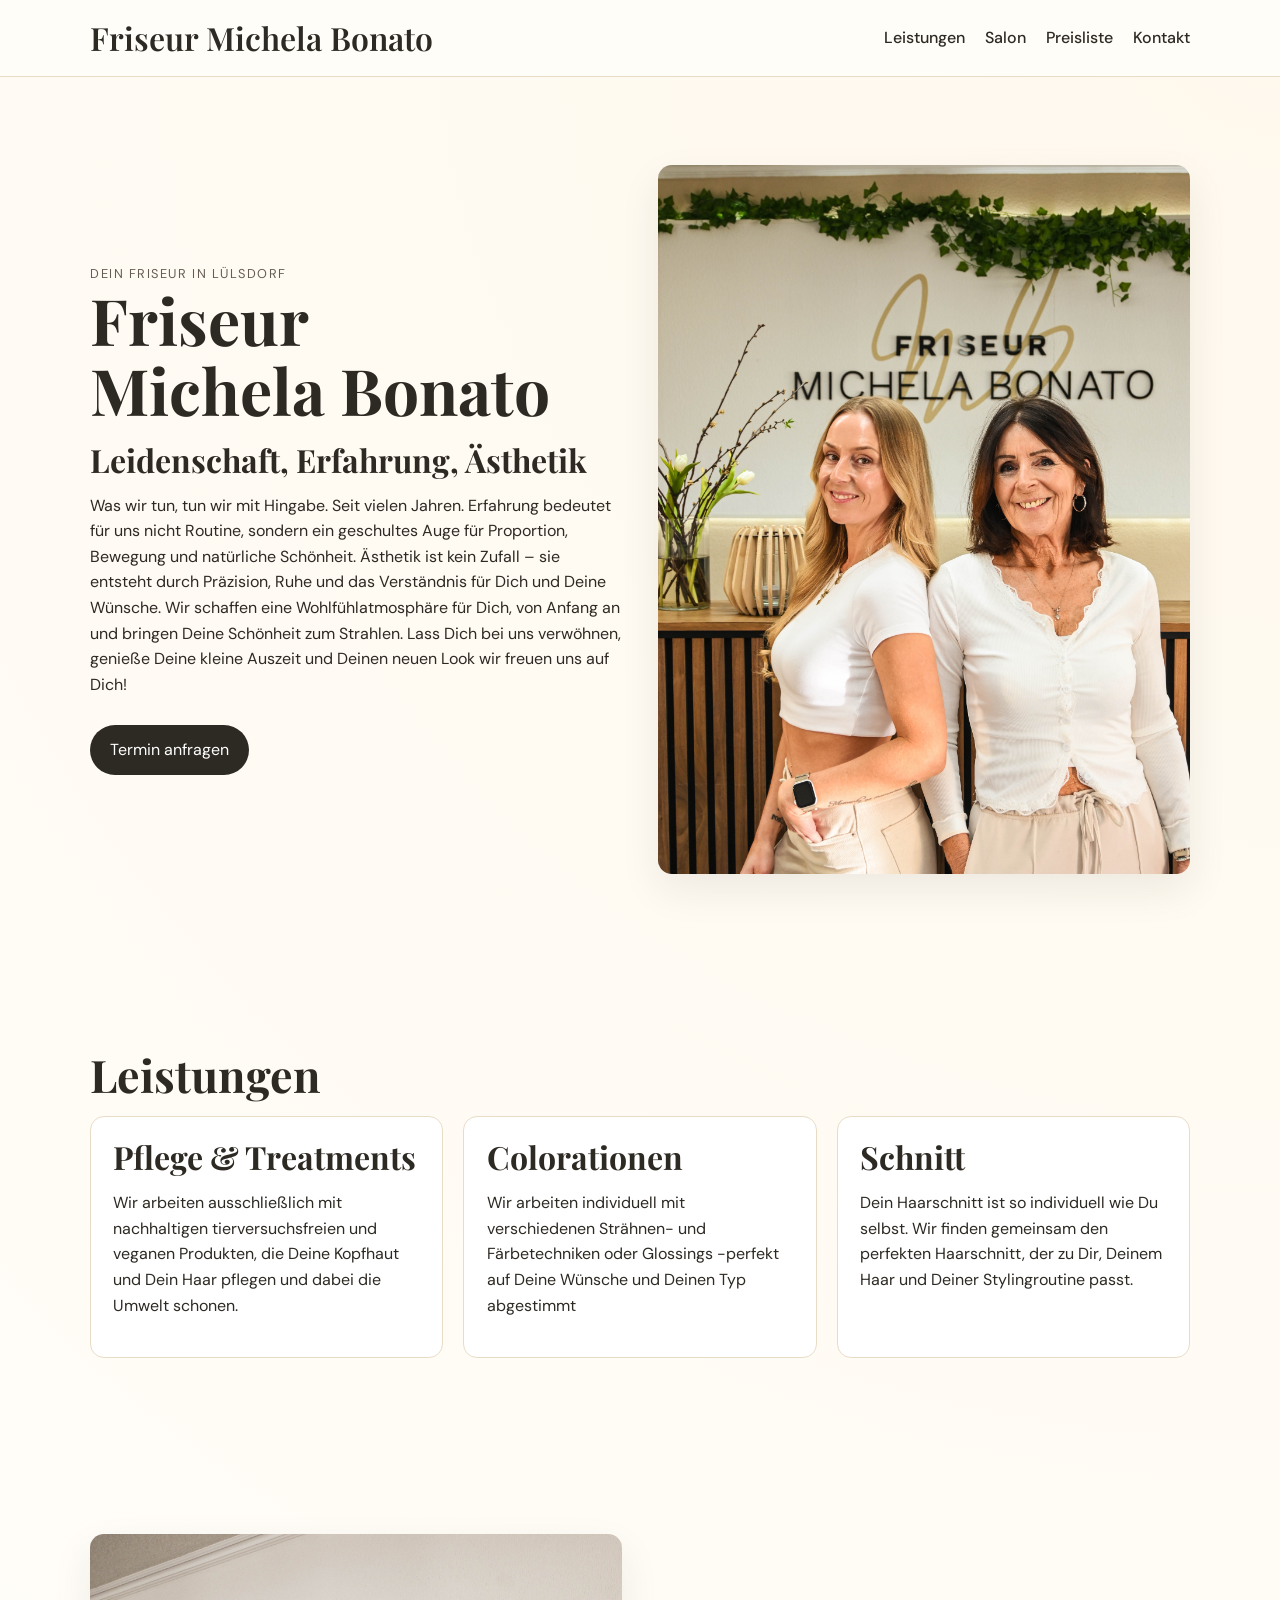
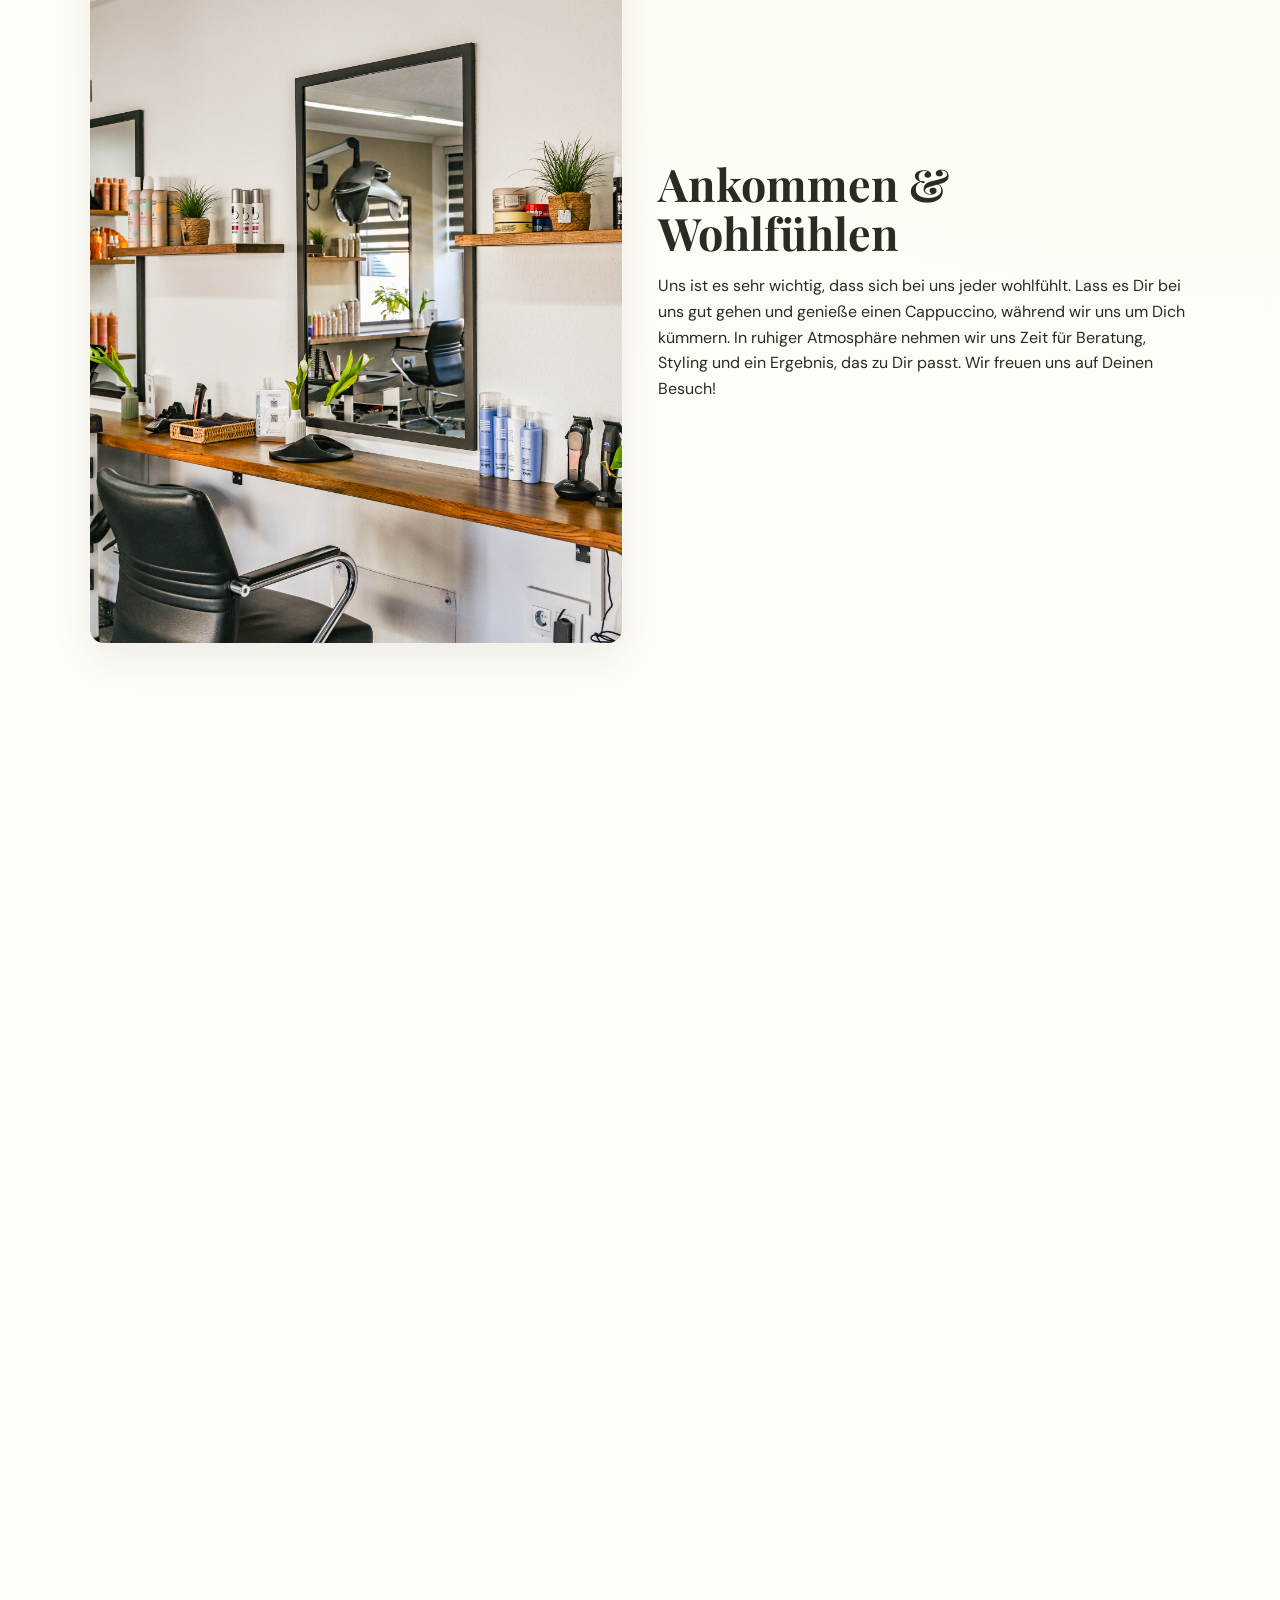
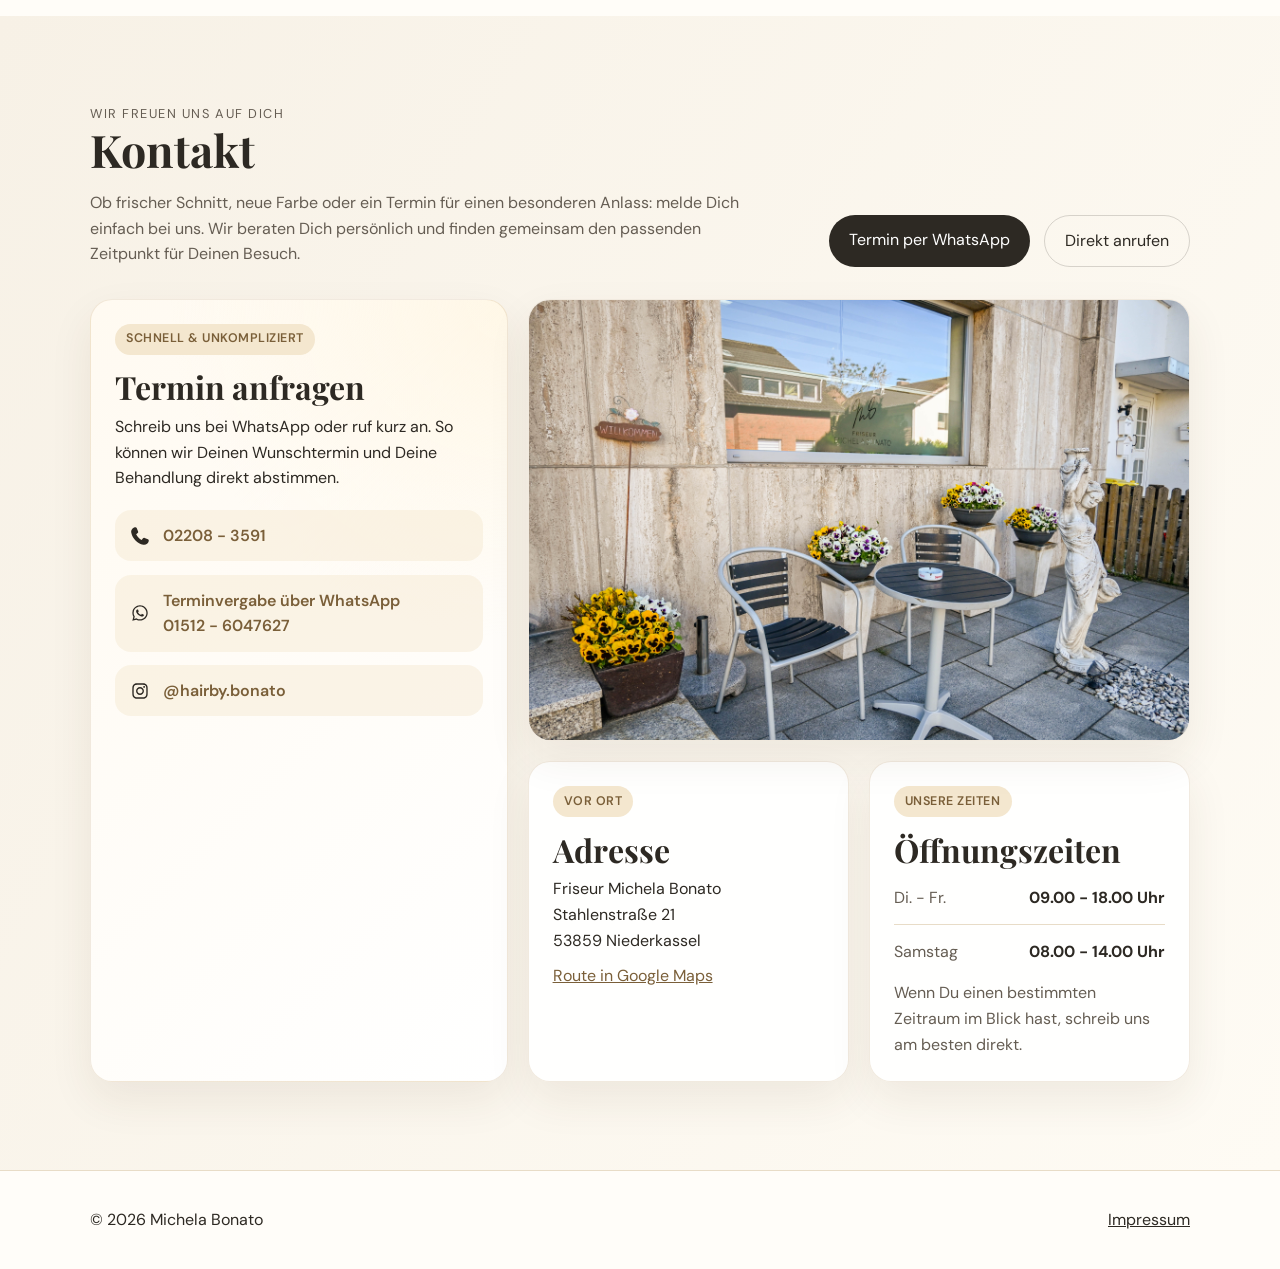
==== index.html @ d3fbbcfd "style" ====
<!doctype html>
<html lang="de">

<head>
  <meta charset="UTF-8" />
  <meta name="viewport" content="width=device-width, initial-scale=1.0" />
  <title>Michela Bonato | Friseur Lülsdorf</title>
  <meta name="description"
    content="Michela Bonato ist Ihr Friseur in Lülsdorf: elegante Schnitte, Colorationen und Styling in ruhiger Atmosphäre. Jetzt Termin anfragen." />
  <meta name="keywords"
    content="Friseur Lülsdorf, Michela Bonato, Damenfriseur Lülsdorf, Herrenfriseur Lülsdorf, Haarschnitt Lülsdorf" />
  <meta name="robots" content="index, follow" />
  <meta name="author" content="Friseur Michela Bonato" />
  <link rel="canonical" href="https://www.michela-bonato.de/" />

  <meta property="og:type" content="website" />
  <meta property="og:title" content="Michela Bonato | Friseur Lülsdorf" />
  <meta property="og:description" content="Ihr Friseur in Lülsdorf für moderne Schnitte, Farbe und Styling." />
  <meta property="og:url" content="https://www.michela-bonato.de/" />
  <meta property="og:image"
    content="https://images.unsplash.com/photo-1522337660859-02fbefca4702?auto=format&fit=crop&w=1200&q=80" />

  <meta name="twitter:card" content="summary_large_image" />
  <meta name="twitter:title" content="Michela Bonato | Friseur Lülsdorf" />
  <meta name="twitter:description"
    content="Friseur in Lülsdorf mit Fokus auf natürliche Eleganz und persönliche Beratung." />
  <meta name="twitter:image"
    content="https://images.unsplash.com/photo-1522337660859-02fbefca4702?auto=format&fit=crop&w=1200&q=80" />

  <script type="application/ld+json">
      {
        "@context": "https://schema.org",
        "@type": "HairSalon",
        "name": "Michela Bonato",
        "description": "Friseursalon in Lülsdorf für Haarschnitte, Coloration und Styling.",
        "address": {
          "@type": "PostalAddress",
          "addressLocality": "Lülsdorf",
          "addressRegion": "Niederkassel",
          "addressCountry": "DE"
        },
        "areaServed": "Lülsdorf",
        "url": "https://www.michela-bonato.de/",
        "sameAs": ["https://instagram.com/michela.bonato"]
      }
    </script>

  <link rel="preconnect" href="https://fonts.googleapis.com" />
  <link rel="preconnect" href="https://fonts.gstatic.com" crossorigin />
  <link
    href="https://fonts.googleapis.com/css2?family=DM+Sans:wght@400;500;600&family=Playfair+Display:wght@400;500;600;700&display=swap"
    rel="stylesheet" />
  <link rel="stylesheet" href="css/styles.css" />
</head>

<body>
  <header class="site-header" id="start">
    <div class="container nav-wrap">
      <a class="brand" href="#start">Friseur Michela Bonato</a>
      <nav aria-label="Hauptnavigation">
        <ul class="menu">
          <li><a href="#leistungen">Leistungen</a></li>
          <li><a href="#ueber-uns">Salon</a></li>
          <li><a href="#preisliste">Preisliste</a></li>
          <li><a href="#kontakt">Kontakt</a></li>
        </ul>
      </nav>
    </div>
  </header>

  <main>
    <section class="hero reveal">
      <div class="container hero-grid">
        <div>
          <p class="kicker">Dein Friseur in Lülsdorf</p>
          <h1>Friseur<br />Michela Bonato</h1>
          <h2 class="h3">Leidenschaft, Erfahrung, Ästhetik</h2>
          <p>
            Was wir tun, tun wir mit Hingabe.
            Seit vielen Jahren.
            Erfahrung bedeutet für uns nicht Routine,
            sondern ein geschultes Auge für Proportion, Bewegung und natürliche Schönheit.
            Ästhetik ist kein Zufall – sie entsteht durch Präzision, Ruhe und das Verständnis für Dich und Deine
            Wünsche.
            Wir schaffen eine Wohlfühlatmosphäre für Dich, von Anfang an und bringen Deine Schönheit zum Strahlen. Lass
            Dich bei uns verwöhnen, genieße Deine kleine Auszeit und Deinen neuen Look
            wir freuen uns auf Dich!
          </p>
          <a class="btn" href="https://wa.link/77ubc4">Termin anfragen</a>
        </div>
        <img src="img/hero.jpg" alt="Friseursalon mit elegantem Interieur" loading="lazy" class="img" />
      </div>
    </section>

    <section id="leistungen" class="section reveal">
      <div class="container">
        <h2>Leistungen</h2>
        <div class="cards">
          <article class="card">
            <h3>Pflege & Treatments</h3>
            <p>Wir arbeiten ausschließlich mit nachhaltigen tierversuchsfreien und veganen Produkten, die Deine Kopfhaut
              und Dein Haar pflegen und dabei die Umwelt schonen.</p>
          </article>
          <article class="card">
            <h3>Colorationen</h3>
            <p>Wir arbeiten individuell mit verschiedenen Strähnen- und Färbetechniken oder Glossings -perfekt auf Deine
              Wünsche und Deinen Typ abgestimmt </p>
          </article>
          <article class="card">
            <h3>Schnitt</h3>
            <p>Dein Haarschnitt ist so individuell wie Du selbst. Wir finden gemeinsam den perfekten Haarschnitt, der zu
              Dir, Deinem Haar und Deiner Stylingroutine passt.</p>
          </article>
        </div>
      </div>
    </section>

    <section id="ueber-uns" class="section reveal">
      <div class="container about">
        <img src="img/img02.jpg" alt="Haarschnitt im Salon" loading="lazy" class="img" />
        <div>
          <h2>Ankommen & Wohlfühlen</h2>
          <p>
            Uns ist es sehr wichtig, dass sich bei uns jeder wohlfühlt. Lass es Dir bei uns gut gehen und genieße einen Cappuccino, während wir uns um Dich kümmern. In ruhiger Atmosphäre nehmen wir uns Zeit für Beratung, Styling und ein Ergebnis, das zu Dir passt. Wir freuen uns auf Deinen Besuch!
          </p>
        </div>
      </div>
    </section>

    <section id="preisliste" class="section section-alt reveal">
      <div class="container price-wrap">
        <div>
          <h2>Preisliste</h2>
          <p>
            Hier findest Du unsere aktuelle Preisliste. Für eine individuelle Beratung und genaue Preise zu Deinem
            Wunschlook, kontaktiere uns gerne direkt.
          </p>
          <a class="btn btn-light" href="img/Preisliste_A3-724x1024.png" target="_blank"
            rel="noopener noreferrer">Preisliste als Bild öffnen</a>
        </div>
        <img src="img/img01.jpg" alt="Friseurin bei der Arbeit" loading="lazy" class="img" />
      </div>
    </section>

    <section id="kontakt" class="section section-alt reveal">
      <div class="container contact">
        <div class="contact-intro">
          <div>
            <p class="kicker">Wir freuen uns auf Dich</p>
            <h2>Kontakt</h2>
            <p class="contact-lead">
              Ob frischer Schnitt, neue Farbe oder ein Termin für einen besonderen Anlass: melde Dich einfach bei uns.
              Wir beraten Dich persönlich und finden gemeinsam den passenden Zeitpunkt für Deinen Besuch.
            </p>
          </div>
          <div class="contact-actions" aria-label="Schnelle Kontaktoptionen">
            <a class="btn" href="http://wa.link/77ubc4">Termin per WhatsApp</a>
            <a class="btn btn-outline" href="tel:+4922083591">Direkt anrufen</a>
          </div>
        </div>
        <div class="contact-grid">
          <article class="contact-card contact-card-highlight">
            <span class="contact-eyebrow">Schnell & unkompliziert</span>
            <h3>Termin anfragen</h3>
            <p>
              Schreib uns bei WhatsApp oder ruf kurz an. So können wir Deinen Wunschtermin und Deine Behandlung direkt
              abstimmen.
            </p>
            <div class="contact-list" aria-label="Kontaktwege">
              <div class="contact-item">
                <svg xmlns="http://www.w3.org/2000/svg" viewBox="0 0 640 640"><path d="M224.2 89C216.3 70.1 195.7 60.1 176.1 65.4L170.6 66.9C106 84.5 50.8 147.1 66.9 223.3C104 398.3 241.7 536 416.7 573.1C493 589.3 555.5 534 573.1 469.4L574.6 463.9C580 444.2 569.9 423.6 551.1 415.8L453.8 375.3C437.3 368.4 418.2 373.2 406.8 387.1L368.2 434.3C297.9 399.4 241.3 341 208.8 269.3L253 233.3C266.9 222 271.6 202.9 264.8 186.3L224.2 89z" /></svg>
                <a href="tel:+4922083591">02208 - 3591</a>
              </div>
              <div class="contact-item">
                <svg xmlns="http://www.w3.org/2000/svg" viewBox="0 0 640 640"><path d="M476.9 161.1C435 119.1 379.2 96 319.9 96C197.5 96 97.9 195.6 97.9 318C97.9 357.1 108.1 395.3 127.5 429L96 544L213.7 513.1C246.1 530.8 282.6 540.1 319.8 540.1L319.9 540.1C442.2 540.1 544 440.5 544 318.1C544 258.8 518.8 203.1 476.9 161.1zM319.9 502.7C286.7 502.7 254.2 493.8 225.9 477L219.2 473L149.4 491.3L168 423.2L163.6 416.2C145.1 386.8 135.4 352.9 135.4 318C135.4 216.3 218.2 133.5 320 133.5C369.3 133.5 415.6 152.7 450.4 187.6C485.2 222.5 506.6 268.8 506.5 318.1C506.5 419.9 421.6 502.7 319.9 502.7zM421.1 364.5C415.6 361.7 388.3 348.3 383.2 346.5C378.1 344.6 374.4 343.7 370.7 349.3C367 354.9 356.4 367.3 353.1 371.1C349.9 374.8 346.6 375.3 341.1 372.5C308.5 356.2 287.1 343.4 265.6 306.5C259.9 296.7 271.3 297.4 281.9 276.2C283.7 272.5 282.8 269.3 281.4 266.5C280 263.7 268.9 236.4 264.3 225.3C259.8 214.5 255.2 216 251.8 215.8C248.6 215.6 244.9 215.6 241.2 215.6C237.5 215.6 231.5 217 226.4 222.5C221.3 228.1 207 241.5 207 268.8C207 296.1 226.9 322.5 229.6 326.2C232.4 329.9 268.7 385.9 324.4 410C359.6 425.2 373.4 426.5 391 423.9C401.7 422.3 423.8 410.5 428.4 397.5C433 384.5 433 373.4 431.6 371.1C430.3 368.6 426.6 367.2 421.1 364.5z"/></svg>
                <a href="http://wa.link/77ubc4">Terminvergabe über WhatsApp<br />01512 - 6047627</a>
              </div>
              <div class="contact-item">
                <svg xmlns="http://www.w3.org/2000/svg" viewBox="0 0 640 640"><path d="M320.3 205C256.8 204.8 205.2 256.2 205 319.7C204.8 383.2 256.2 434.8 319.7 435C383.2 435.2 434.8 383.8 435 320.3C435.2 256.8 383.8 205.2 320.3 205zM319.7 245.4C360.9 245.2 394.4 278.5 394.6 319.7C394.8 360.9 361.5 394.4 320.3 394.6C279.1 394.8 245.6 361.5 245.4 320.3C245.2 279.1 278.5 245.6 319.7 245.4zM413.1 200.3C413.1 185.5 425.1 173.5 439.9 173.5C454.7 173.5 466.7 185.5 466.7 200.3C466.7 215.1 454.7 227.1 439.9 227.1C425.1 227.1 413.1 215.1 413.1 200.3zM542.8 227.5C541.1 191.6 532.9 159.8 506.6 133.6C480.4 107.4 448.6 99.2 412.7 97.4C375.7 95.3 264.8 95.3 227.8 97.4C192 99.1 160.2 107.3 133.9 133.5C107.6 159.7 99.5 191.5 97.7 227.4C95.6 264.4 95.6 375.3 97.7 412.3C99.4 448.2 107.6 480 133.9 506.2C160.2 532.4 191.9 540.6 227.8 542.4C264.8 544.5 375.7 544.5 412.7 542.4C448.6 540.7 480.4 532.5 506.6 506.2C532.8 480 541 448.2 542.8 412.3C544.9 375.3 544.9 264.5 542.8 227.5zM495 452C487.2 471.6 472.1 486.7 452.4 494.6C422.9 506.3 352.9 503.6 320.3 503.6C287.7 503.6 217.6 506.2 188.2 494.6C168.6 486.8 153.5 471.7 145.6 452C133.9 422.5 136.6 352.5 136.6 319.9C136.6 287.3 134 217.2 145.6 187.8C153.4 168.2 168.5 153.1 188.2 145.2C217.7 133.5 287.7 136.2 320.3 136.2C352.9 136.2 423 133.6 452.4 145.2C472 153 487.1 168.1 495 187.8C506.7 217.3 504 287.3 504 319.9C504 352.5 506.7 422.6 495 452z"/></svg>
                <a href="https://instagram.com/hairby.bonato" target="_blank" rel="noopener noreferrer">@hairby.bonato</a>
              </div>
            </div>
          </article>
          <article class="contact-card contact-photo-card">
            <img src="img/img03.jpg" alt="Einladender Blick in den Salon" loading="lazy" class="contact-photo" />
          </article>
          <article class="contact-card">
            <span class="contact-eyebrow">Vor Ort</span>
            <h3>Adresse</h3>
            <p>Friseur Michela Bonato<br />Stahlenstraße 21<br />53859 Niederkassel</p>
            <a href="https://maps.app.goo.gl/FPhq9QHvY2sSewt56" target="_blank" rel="noopener noreferrer">Route in Google Maps</a>
          </article>
          <article class="contact-card">
            <span class="contact-eyebrow">Unsere Zeiten</span>
            <h3>Öffnungszeiten</h3>
            <div class="hours-list" aria-label="Öffnungszeiten">
              <div class="hours-row">
                <span>Di. - Fr.</span>
                <strong>09.00 - 18.00 Uhr</strong>
              </div>
              <div class="hours-row">
                <span>Samstag</span>
                <strong>08.00 - 14.00 Uhr</strong>
              </div>
            </div>
            <p class="contact-note">Wenn Du einen bestimmten Zeitraum im Blick hast, schreib uns am besten direkt.</p>
          </article>
        </div>
      </div>
    </section>
  </main>

  <footer class="site-footer">
    <div class="container footer-wrap">
      <p>&copy; 2026 Michela Bonato</p>
      <a href="impressum.html">Impressum</a>
    </div>
  </footer>

  <script src="js/script.js"></script>
</body>

</html>
---- css/styles.css ----
:root {
  --bg: #fffdf8;
  --bg-alt: #f7f1e6;
  --text: #2d2923;
  --muted: #655d53;
  --line: #e8dcc7;
  --accent: #b08a55;
  --shadow: 0 16px 40px rgba(42, 33, 20, 0.08);
}

* {
  box-sizing: border-box;
}

html {
  scroll-behavior: smooth;
}

body {
  margin: 0;
  font-family: "DM Sans", sans-serif;
  color: var(--text);
  background: radial-gradient(circle at top right, #fff8ed 0%, var(--bg) 45%);
  line-height: 1.6;
}

.img {
  width: 100%;
  aspect-ratio: 3 / 4;
  object-fit: cover;
  display: block;
  border-radius: 14px;
  box-shadow: var(--shadow);
}

.img-whatsapp {
  width: 200px;
}

.container {
  width: min(1100px, 92%);
  margin: 0 auto;
}

.site-header {
  position: sticky;
  top: 0;
  z-index: 20;
  background: rgba(255, 253, 248, 0.92);
  backdrop-filter: blur(8px);
  border-bottom: 1px solid var(--line);
}

.nav-wrap {
  display: flex;
  justify-content: space-between;
  align-items: center;
  min-height: 76px;
}

.brand {
  text-decoration: none;
  color: var(--text);
  font-family: "Playfair Display", serif;
  font-size: 2rem;
  font-weight: 600;
}

.menu {
  list-style: none;
  margin: 0;
  padding: 0;
  display: flex;
  gap: 1.25rem;
}

.menu a {
  text-decoration: none;
  color: var(--text);
  font-weight: 500;
}

.menu a:hover,
.menu a:focus-visible {
  color: var(--accent);
}

.hero,
.section {
  padding: 5.5rem 0;
}

.hero-grid,
.price-wrap,
.about {
  display: grid;
  grid-template-columns: repeat(2, minmax(0, 1fr));
  gap: 2.25rem;
  align-items: center;
}

.kicker {
  text-transform: uppercase;
  letter-spacing: 0.12em;
  color: var(--muted);
  font-size: 0.8rem;
  margin: 0;
}

h1,
h2,
h3 {
  font-family: "Playfair Display", serif;
  line-height: 1.1;
  margin-top: 0;
}

h1 {
  font-size: clamp(2.3rem, 5vw, 4rem);
  margin-bottom: 1rem;
}

h2 {
  font-size: clamp(2rem, 4vw, 2.8rem);
  margin-bottom: 1rem;
}

h3,
.h3 {
  font-size: clamp(1.5rem, 3vw, 2rem);
  margin-bottom: 0.75rem;
}

.cards {
  display: grid;
  grid-template-columns: repeat(3, minmax(0, 1fr));
  gap: 1.25rem;
}

.card {
  background: #fff;
  border: 1px solid var(--line);
  padding: 1.4rem;
  border-radius: 14px;
}

.section-alt {
  background: linear-gradient(120deg, var(--bg-alt) 0%, #fefbf4 100%);
}

.btn {
  display: inline-block;
  text-decoration: none;
  color: #fff;
  background: var(--text);
  border-radius: 999px;
  padding: 0.75rem 1.25rem;
  margin-top: 0.75rem;
  transition: transform 0.2s ease, opacity 0.2s ease;
}

.btn:hover,
.btn:focus-visible {
  transform: translateY(-1px);
  opacity: 0.92;
}

.btn-light {
  background: #8f6f43;
}

.btn-outline {
  background: transparent;
  color: var(--text);
  border: 1px solid rgba(45, 41, 35, 0.18);
}

.contact a:not(.btn) {
  color: #7a5f39;
}

.contact .btn {
  color: #fff;
}

.contact .btn-outline {
  color: var(--text);
}

.contact-intro {
  display: flex;
  justify-content: space-between;
  align-items: end;
  gap: 2rem;
  margin-bottom: 2rem;
}

.contact-lead {
  max-width: 42rem;
  color: var(--muted);
  margin: 0;
}

.contact-actions {
  display: flex;
  flex-wrap: wrap;
  gap: 0.85rem;
  justify-content: flex-end;
}

.contact-grid {
  display: grid;
  grid-template-columns: 1.3fr repeat(2, minmax(0, 1fr));
  gap: 1.25rem;
}

.contact-card {
  background: rgba(255, 255, 255, 0.92);
  border: 1px solid rgba(176, 138, 85, 0.18);
  padding: 1.5rem;
  border-radius: 22px;
  box-shadow: 0 18px 44px rgba(77, 56, 28, 0.08);
}

.contact-card-highlight {
  background:
    radial-gradient(circle at top right, rgba(255, 247, 230, 0.95), transparent 38%),
    linear-gradient(135deg, #fffaf1 0%, #fff 100%);
  grid-row: span 2;
}

.contact-photo-card {
  position: relative;
  overflow: hidden;
  min-height: 320px;
  padding: 0;
  grid-column: 2 / 4;
  grid-row: 1;
}

.contact-photo {
  width: 100%;
  height: 100%;
  min-height: 320px;
  object-fit: cover;
  display: block;
}

.contact-eyebrow {
  display: inline-flex;
  padding: 0.35rem 0.7rem;
  margin-bottom: 0.9rem;
  border-radius: 999px;
  background: #f4e7cf;
  color: #7a5f39;
  font-size: 0.78rem;
  font-weight: 600;
  letter-spacing: 0.04em;
  text-transform: uppercase;
}

.contact-card svg {
  width: 22px;
  height: 22px;
  flex: 0 0 22px;
  fill: currentColor;
}

.contact-card h3 {
  margin-bottom: 0.6rem;
}

.contact-card p {
  margin: 0 0 0.6rem;
}

.contact-card p:last-child {
  margin-bottom: 0;
}

.contact-list {
  display: grid;
  gap: 0.85rem;
  margin: 1.2rem 0 1.4rem;
}

.contact-item {
  display: flex;
  align-items: center;
  gap: 0.75rem;
  padding: 0.8rem 0.9rem;
  border-radius: 16px;
  background: rgba(244, 231, 207, 0.45);
  color: var(--text);
}

.contact-item a {
  font-weight: 600;
  text-decoration: none;
}

.contact-note {
  color: var(--muted);
}

.hours-list {
  display: grid;
  gap: 0.9rem;
  margin: 1.15rem 0 1rem;
}

.hours-row {
  display: flex;
  justify-content: space-between;
  align-items: center;
  gap: 1rem;
  padding-bottom: 0.8rem;
  border-bottom: 1px solid var(--line);
}

.hours-row:last-child {
  padding-bottom: 0;
  border-bottom: 0;
}

.hours-row span {
  color: var(--muted);
}

.hours-row strong {
  font-size: 1rem;
}

.site-footer {
  border-top: 1px solid var(--line);
  padding: 1.25rem 0;
  background: #fffdf9;
}

.footer-wrap {
  display: flex;
  justify-content: space-between;
  align-items: center;
  gap: 1rem;
}

.footer-wrap a {
  color: var(--text);
}

.reveal {
  opacity: 0;
  transform: translateY(24px);
  transition: opacity 0.7s ease, transform 0.7s ease;
}

.reveal.visible {
  opacity: 1;
  transform: translateY(0);
}

@media (max-width: 900px) {
  .hero-grid,
  .price-wrap,
  .about,
  .cards,
  .contact-grid {
    grid-template-columns: 1fr;
  }

  .contact-card-highlight,
  .contact-photo-card {
    grid-row: auto;
  }

  .contact-photo-card {
    grid-column: auto;
    min-height: 280px;
  }

  .contact-photo {
    min-height: 280px;
  }

  .contact-intro {
    align-items: start;
    flex-direction: column;
  }

  .contact-actions {
    justify-content: flex-start;
  }

  .menu {
    gap: 0.7rem;
    flex-wrap: wrap;
    justify-content: flex-end;
  }

  .hero,
  .section {
    padding: 4rem 0;
  }
}

@media (max-width: 560px) {
  .contact-card {
    padding: 1.25rem;
  }

  .contact-photo-copy {
    inset: auto 0.9rem 0.9rem 0.9rem;
    padding: 1rem;
  }

  .hours-row {
    align-items: start;
    flex-direction: column;
    gap: 0.2rem;
  }

  .img-whatsapp {
    width: 180px;
  }
}
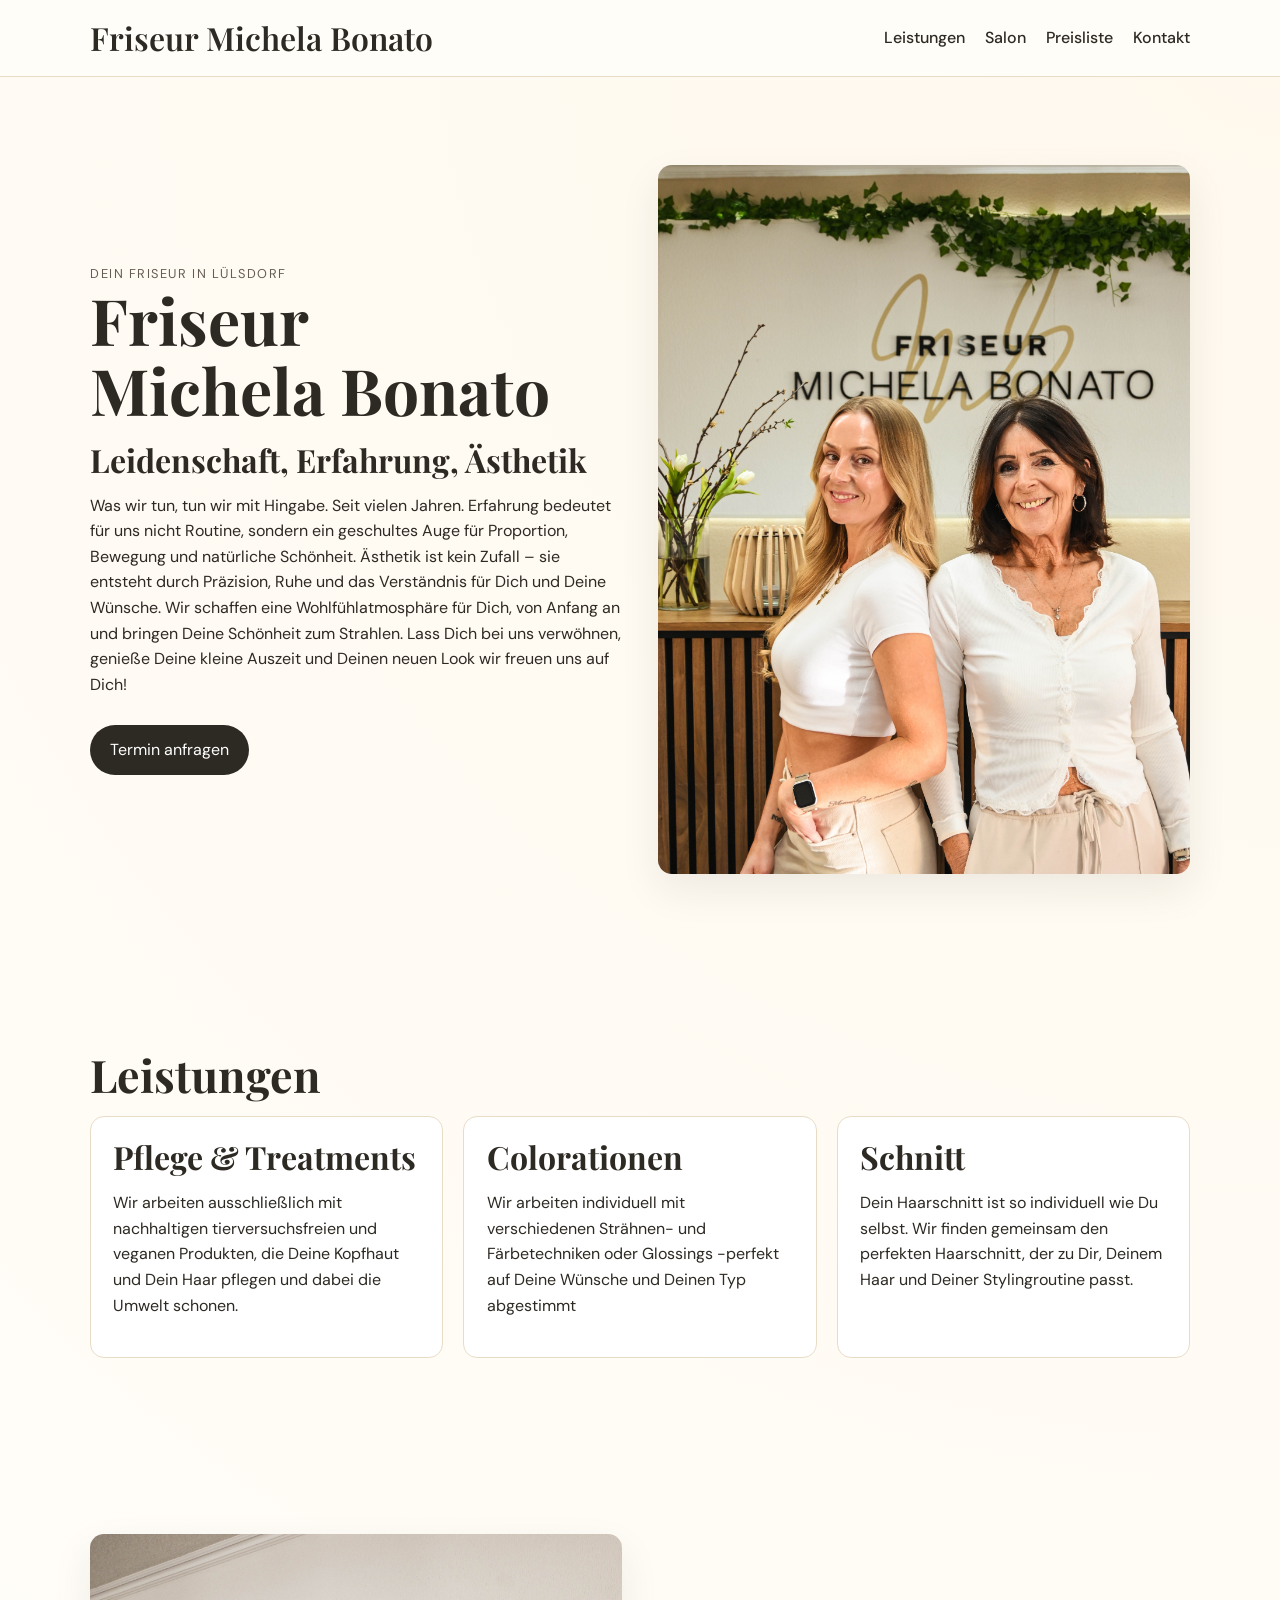
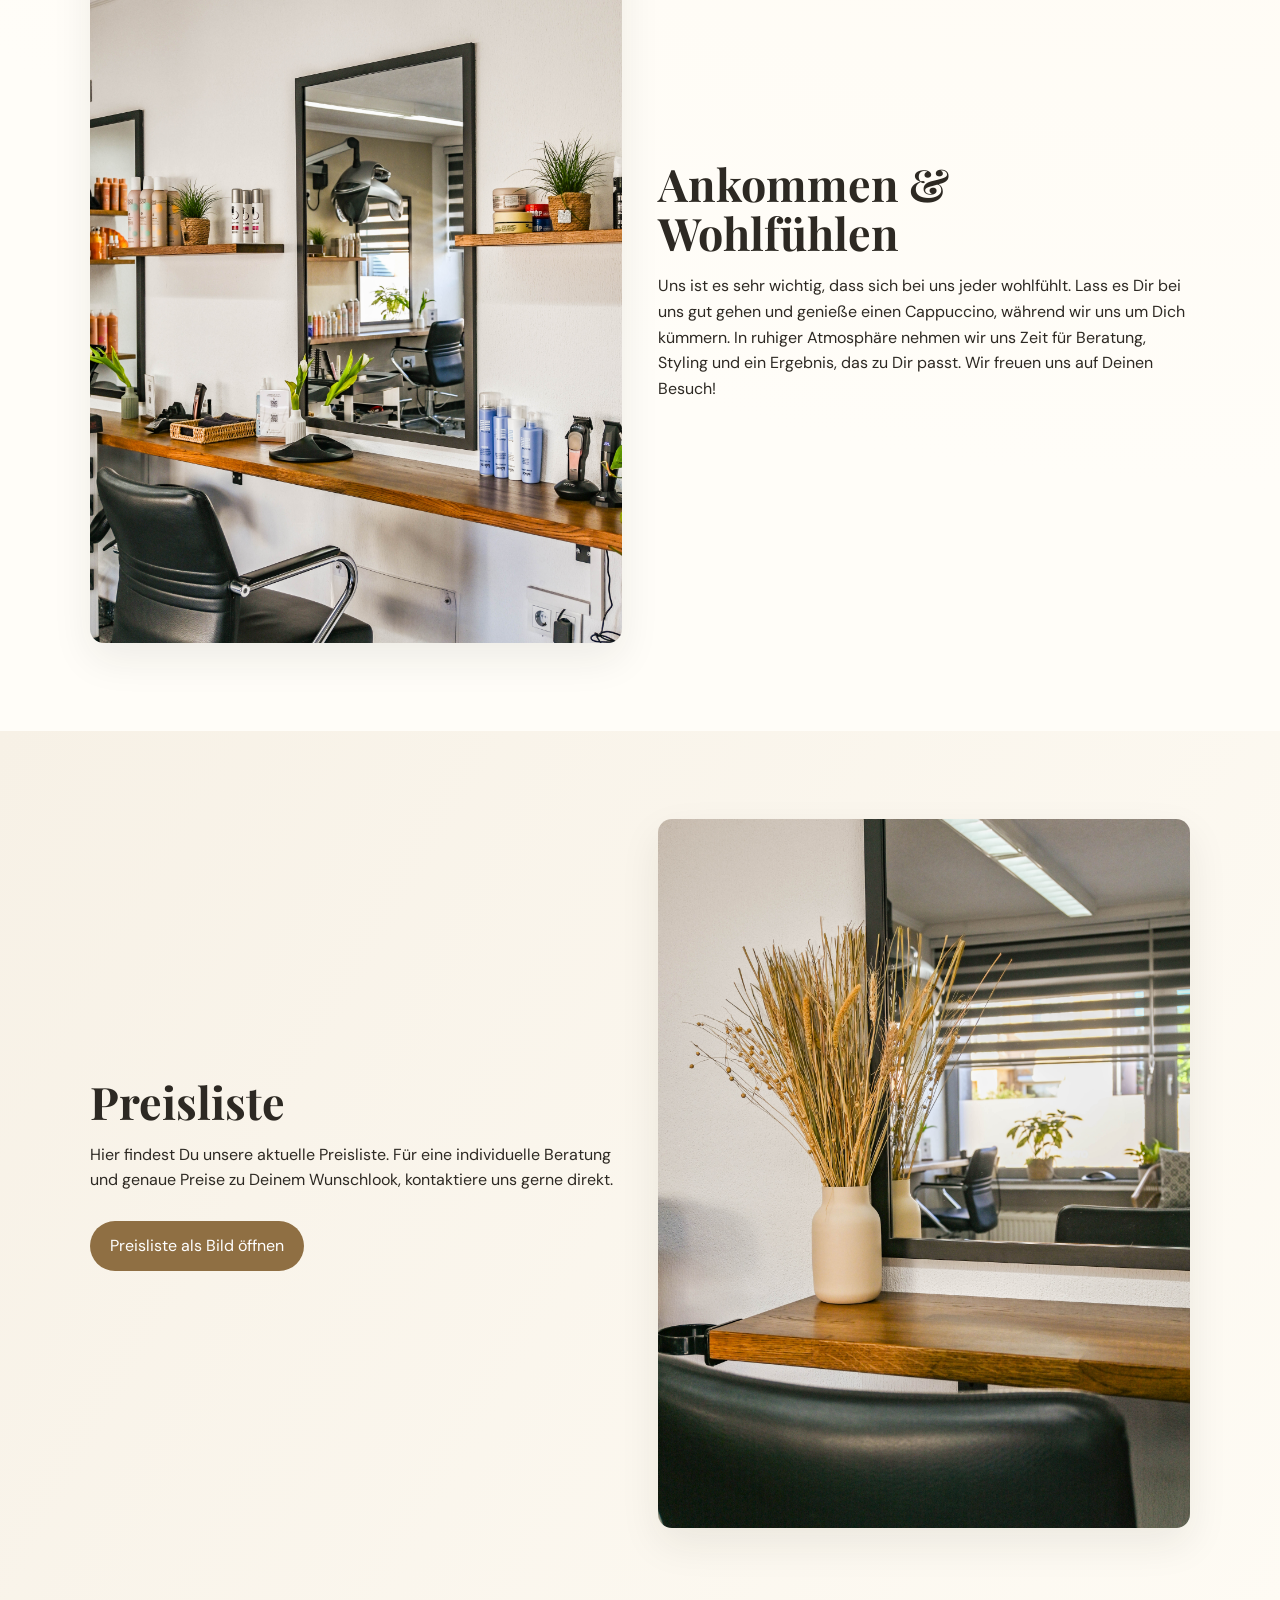
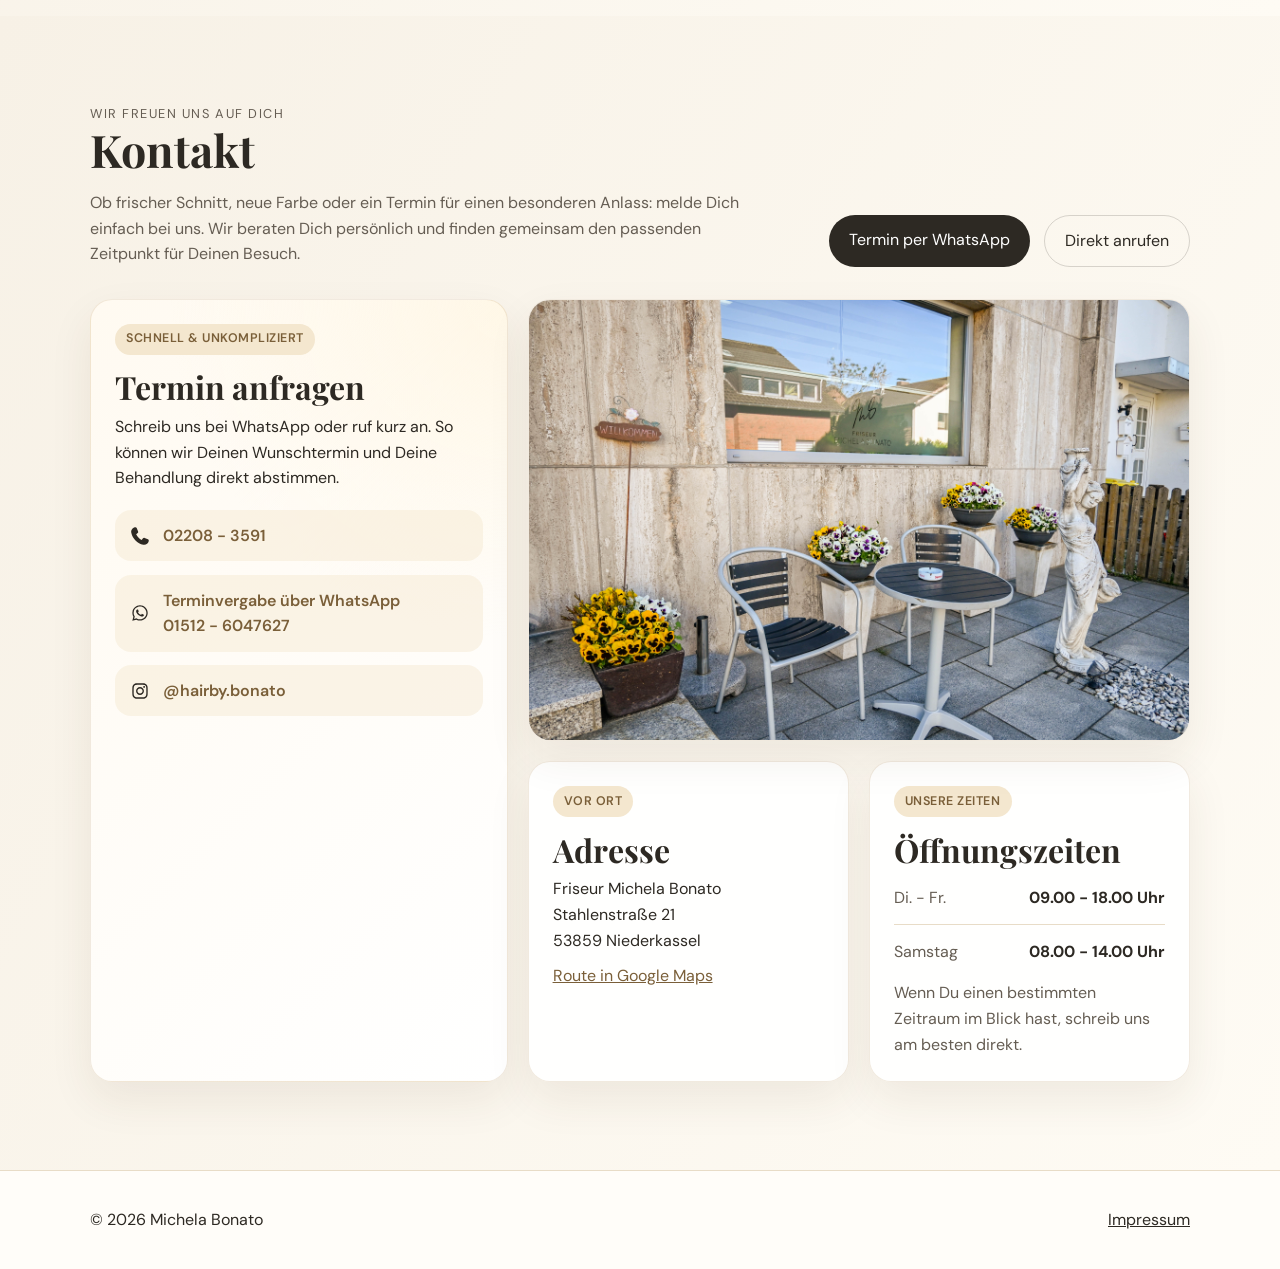
==== commit d0cff538: "style" ====
--- a/index.html
+++ b/index.html
@@ -57,7 +57,12 @@
   <header class="site-header" id="start">
     <div class="container nav-wrap">
       <a class="brand" href="#start">Friseur Michela Bonato</a>
-      <nav aria-label="Hauptnavigation">
+      <button class="menu-toggle" type="button" aria-expanded="false" aria-controls="site-menu" aria-label="Menü öffnen">
+        <span></span>
+        <span></span>
+        <span></span>
+      </button>
+      <nav id="site-menu" aria-label="Hauptnavigation">
         <ul class="menu">
           <li><a href="#leistungen">Leistungen</a></li>
           <li><a href="#ueber-uns">Salon</a></li>
@@ -71,7 +76,7 @@
   <main>
     <section class="hero reveal">
       <div class="container hero-grid">
-        <div>
+        <div class="hero-copy">
           <p class="kicker">Dein Friseur in Lülsdorf</p>
           <h1>Friseur<br />Michela Bonato</h1>
           <h2 class="h3">Leidenschaft, Erfahrung, Ästhetik</h2>
@@ -88,7 +93,7 @@
           </p>
           <a class="btn" href="https://wa.link/77ubc4">Termin anfragen</a>
         </div>
-        <img src="img/hero.jpg" alt="Friseursalon mit elegantem Interieur" loading="lazy" class="img" />
+        <img src="img/hero.jpg" alt="Friseursalon mit elegantem Interieur" loading="lazy" class="img hero-media" />
       </div>
     </section>
 
--- a/css/styles.css
+++ b/css/styles.css
@@ -14,6 +14,7 @@
 
 html {
   scroll-behavior: smooth;
+  scroll-padding-top: 100px;
 }
 
 body {
@@ -64,6 +65,23 @@
   font-family: "Playfair Display", serif;
   font-size: 2rem;
   font-weight: 600;
+}
+
+.menu-toggle {
+  display: none;
+  border: 0;
+  padding: 0;
+  background: transparent;
+  cursor: pointer;
+}
+
+.menu-toggle span {
+  display: block;
+  width: 22px;
+  height: 2px;
+  border-radius: 999px;
+  background: var(--text);
+  transition: transform 0.2s ease, opacity 0.2s ease;
 }
 
 .menu {
@@ -360,6 +378,65 @@
 }
 
 @media (max-width: 900px) {
+  .site-header {
+    position: sticky;
+    top: 0;
+    z-index: 40;
+  }
+
+  .nav-wrap {
+    position: relative;
+    min-height: 76px;
+    padding: 0.9rem 0;
+    z-index: 41;
+  }
+
+  .nav-wrap nav {
+    display: none;
+    position: absolute;
+    top: calc(100% - 0.1rem);
+    left: 0;
+    right: 0;
+    width: 100%;
+    padding-top: 0.55rem;
+    z-index: 42;
+  }
+
+  .nav-wrap nav.is-open {
+    display: block;
+  }
+
+  .brand {
+    font-size: 1.35rem;
+    max-width: calc(100% - 72px);
+  }
+
+  .menu-toggle {
+    display: inline-flex;
+    flex-direction: column;
+    align-items: center;
+    justify-content: center;
+    gap: 0.28rem;
+    width: 46px;
+    height: 46px;
+    border-radius: 50%;
+    border: 1px solid rgba(176, 138, 85, 0.22);
+    background: rgba(255, 250, 243, 0.95);
+    box-shadow: 0 10px 24px rgba(77, 56, 28, 0.08);
+  }
+
+  .menu-toggle[aria-expanded="true"] span:nth-child(1) {
+    transform: translateY(6px) rotate(45deg);
+  }
+
+  .menu-toggle[aria-expanded="true"] span:nth-child(2) {
+    opacity: 0;
+  }
+
+  .menu-toggle[aria-expanded="true"] span:nth-child(3) {
+    transform: translateY(-6px) rotate(-45deg);
+  }
+
   .hero-grid,
   .price-wrap,
   .about,
@@ -368,6 +445,15 @@
     grid-template-columns: 1fr;
   }
 
+  .hero-copy {
+    order: 2;
+  }
+
+  .hero-media {
+    order: 1;
+    aspect-ratio: 4 / 3;
+  }
+
   .contact-card-highlight,
   .contact-photo-card {
     grid-row: auto;
@@ -392,9 +478,31 @@
   }
 
   .menu {
-    gap: 0.7rem;
-    flex-wrap: wrap;
-    justify-content: flex-end;
+    display: grid;
+    grid-template-columns: 1fr;
+    gap: 0.55rem;
+    width: 100%;
+    padding: 0.8rem;
+    border: 1px solid rgba(176, 138, 85, 0.18);
+    border-radius: 22px;
+    background: rgba(255, 250, 243, 0.92);
+    box-shadow: 0 14px 30px rgba(77, 56, 28, 0.08);
+  }
+
+  .menu li {
+    min-width: 0;
+  }
+
+  .menu a {
+    display: block;
+    padding: 0.9rem 1rem;
+    border-radius: 16px;
+    text-align: left;
+    background: #fff;
+    border: 1px solid var(--line);
+    font-size: 0.96rem;
+    line-height: 1.25;
+    box-shadow: 0 8px 18px rgba(42, 33, 20, 0.05);
   }
 
   .hero,
@@ -404,6 +512,36 @@
 }
 
 @media (max-width: 560px) {
+  .container {
+    width: min(1100px, calc(100% - 24px));
+  }
+
+  .nav-wrap {
+    min-height: 70px;
+    padding: 0.75rem 0;
+  }
+
+  .brand {
+    font-size: 1.15rem;
+  }
+
+  .menu a {
+    padding: 0.78rem 0.85rem;
+    font-size: 0.95rem;
+  }
+
+  .hero {
+    padding-top: 1.25rem;
+  }
+
+  .hero-grid {
+    gap: 1.5rem;
+  }
+
+  .hero-media {
+    aspect-ratio: 5 / 4;
+  }
+
   .contact-card {
     padding: 1.25rem;
   }
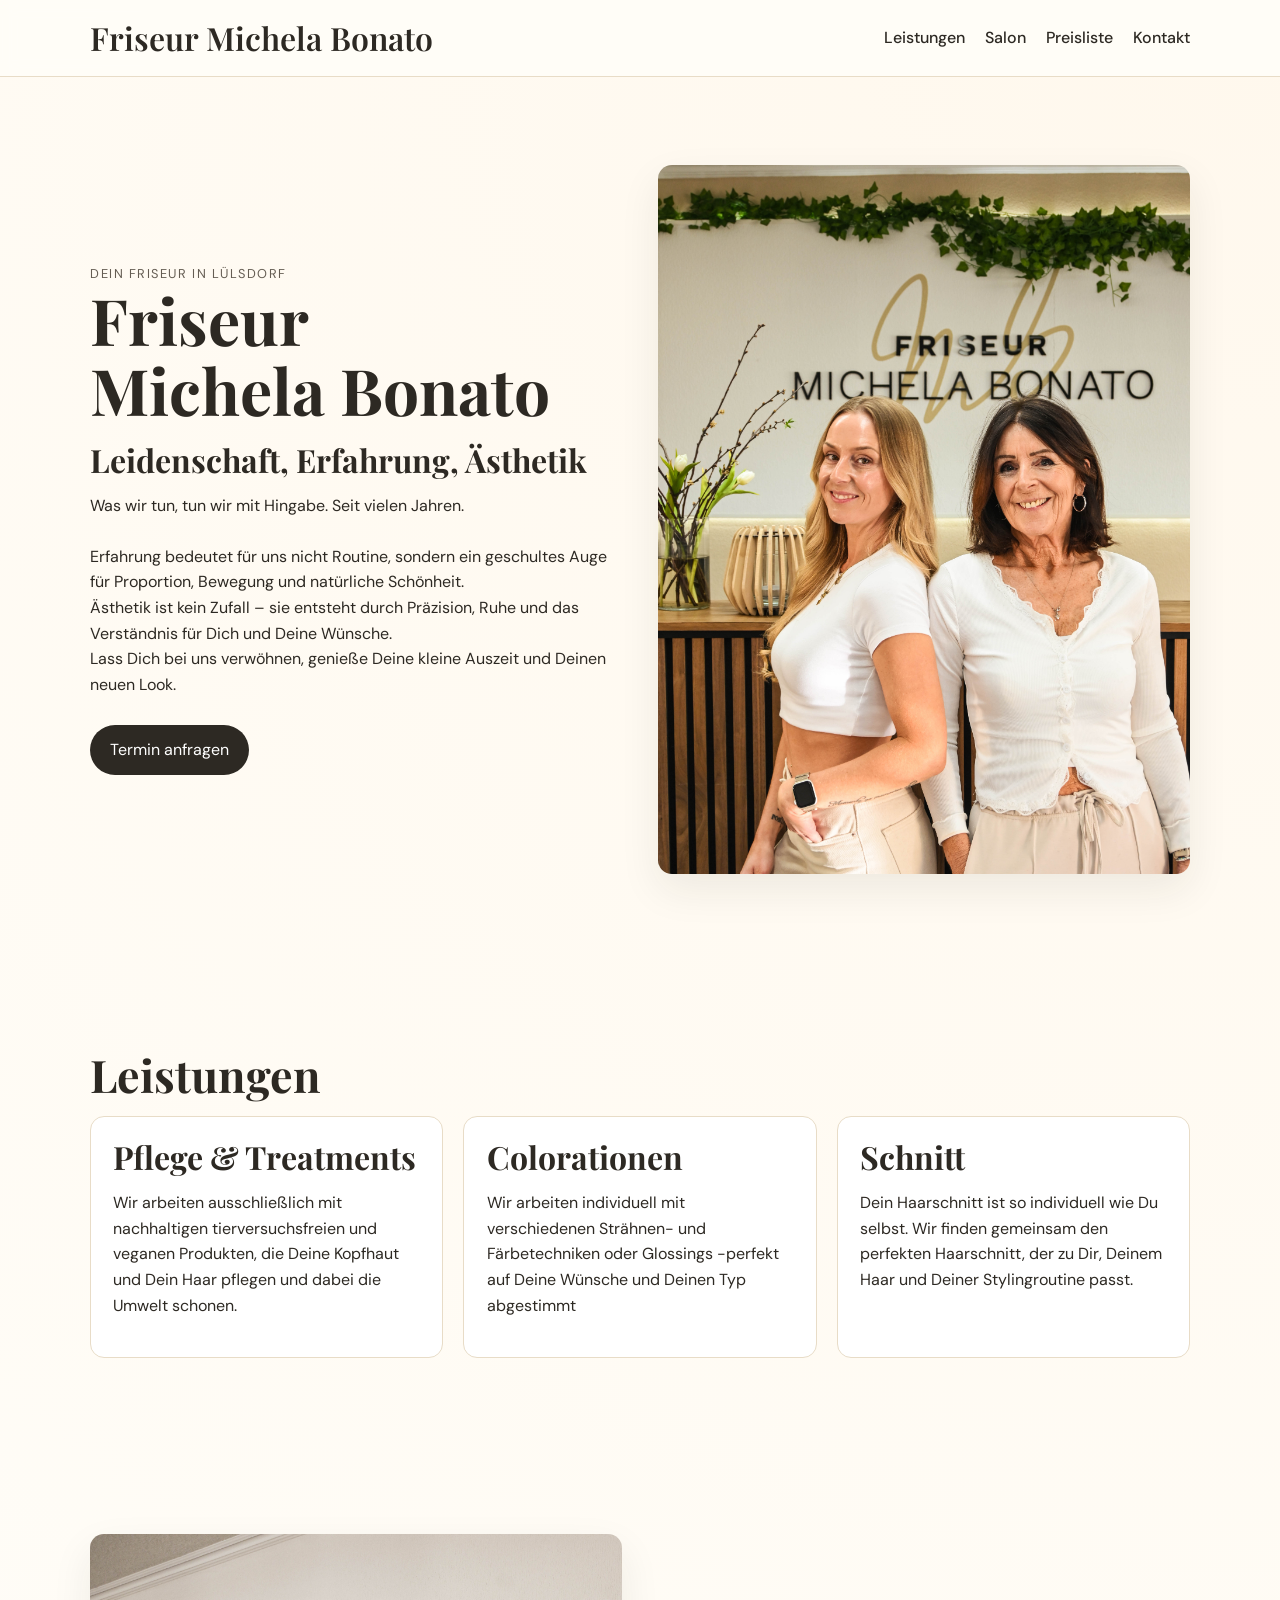
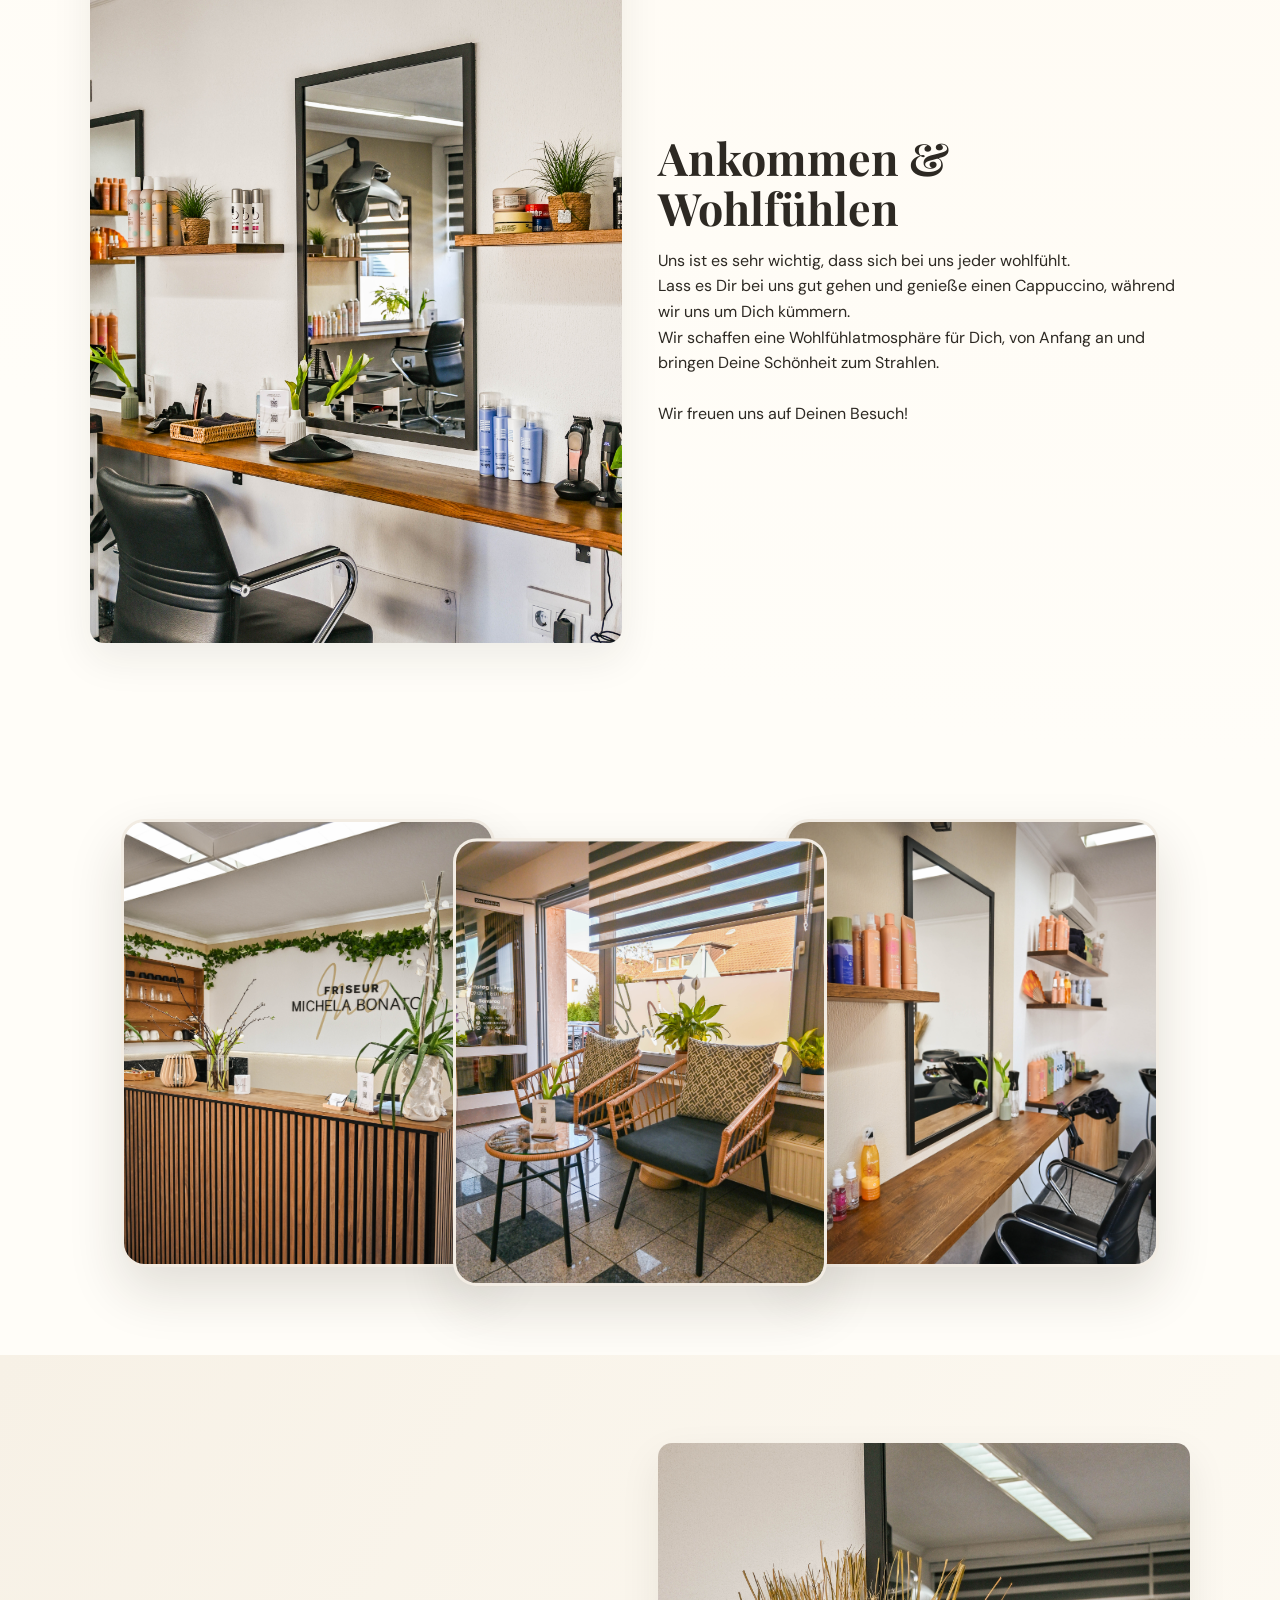
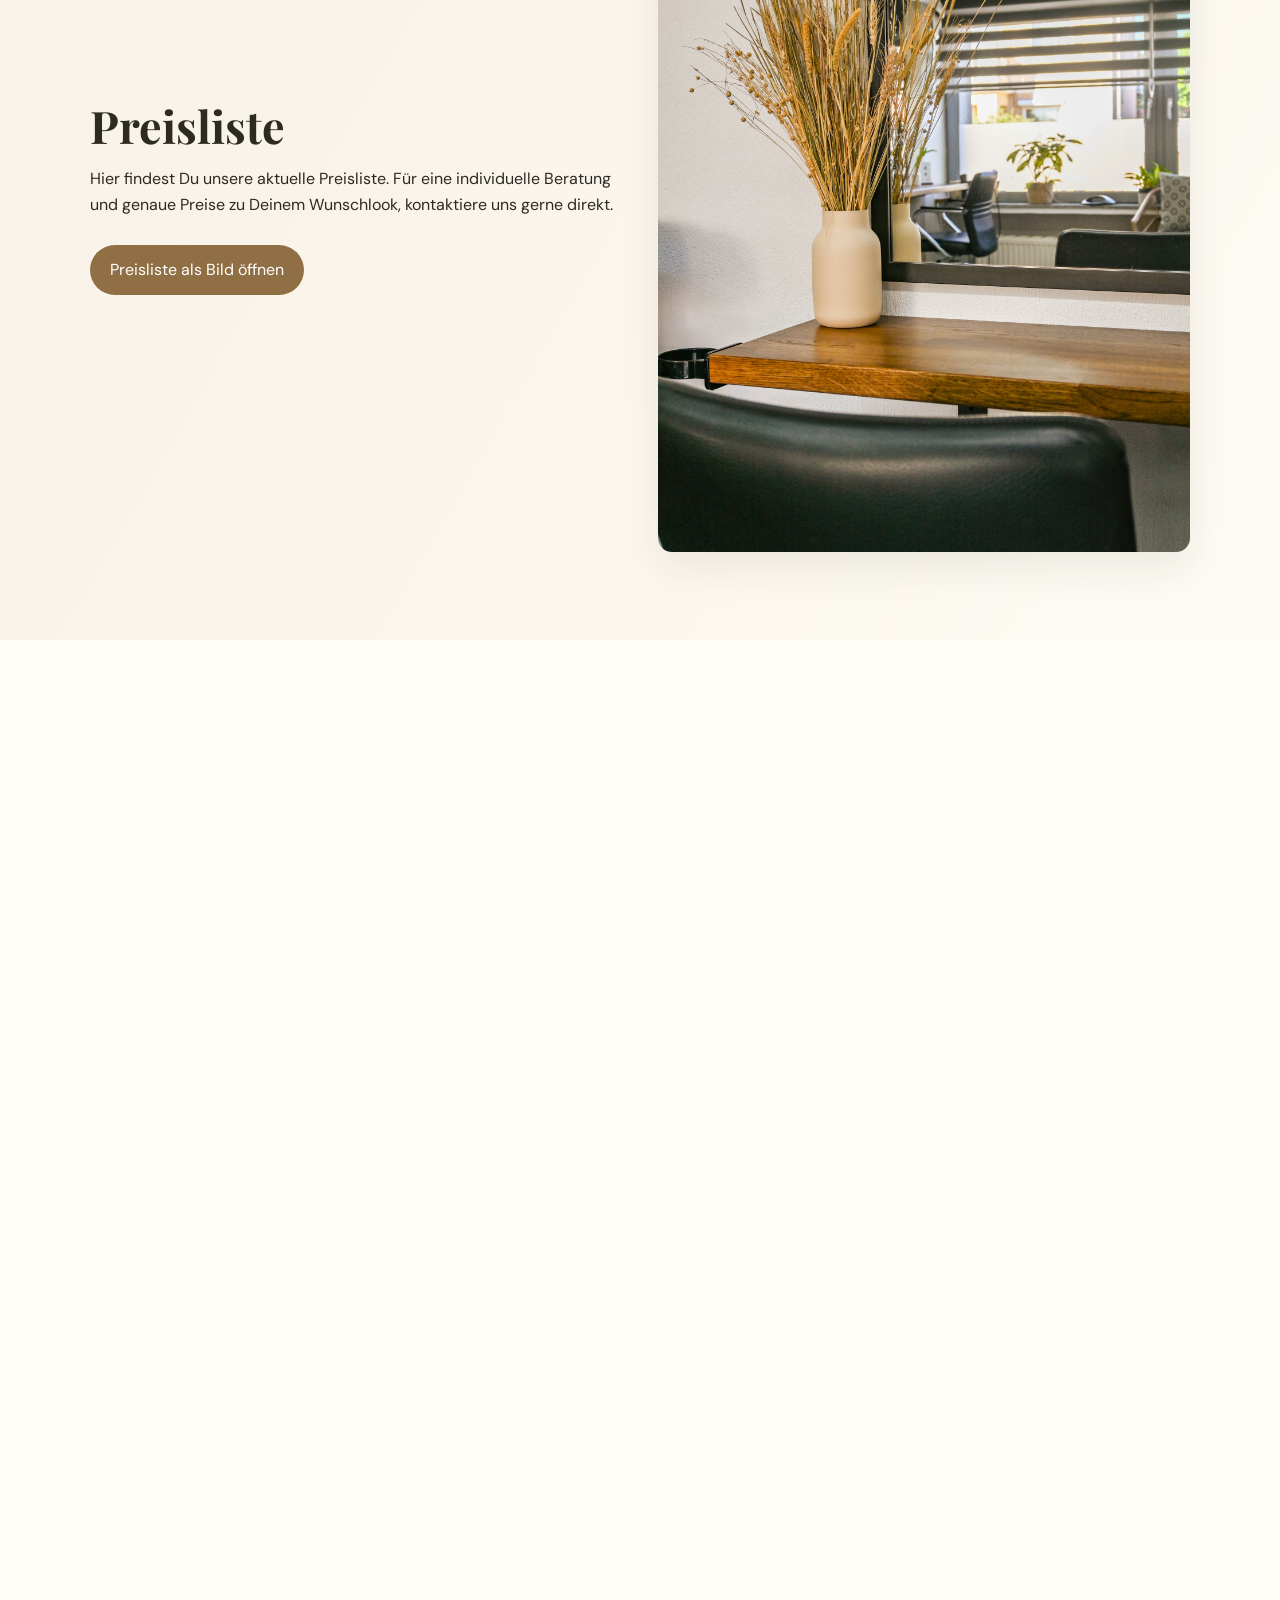
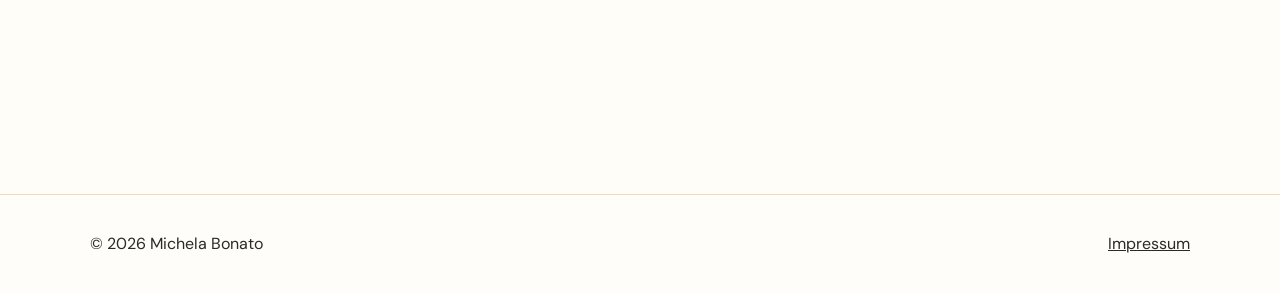
==== commit 312105e6: "style" ====
--- a/index.html
+++ b/index.html
@@ -6,7 +6,7 @@
   <meta name="viewport" content="width=device-width, initial-scale=1.0" />
   <title>Michela Bonato | Friseur Lülsdorf</title>
   <meta name="description"
-    content="Michela Bonato ist Ihr Friseur in Lülsdorf: elegante Schnitte, Colorationen und Styling in ruhiger Atmosphäre. Jetzt Termin anfragen." />
+    content="Friseur in Lülsdorf - Leidenschaft, Erfahrung, Ästhetik. Jetzt Termin anfragen." />
   <meta name="keywords"
     content="Friseur Lülsdorf, Michela Bonato, Damenfriseur Lülsdorf, Herrenfriseur Lülsdorf, Haarschnitt Lülsdorf" />
   <meta name="robots" content="index, follow" />
@@ -15,24 +15,24 @@
 
   <meta property="og:type" content="website" />
   <meta property="og:title" content="Michela Bonato | Friseur Lülsdorf" />
-  <meta property="og:description" content="Ihr Friseur in Lülsdorf für moderne Schnitte, Farbe und Styling." />
+  <meta property="og:description" content="Friseur in Lülsdorf - Leidenschaft, Erfahrung, Ästhetik. Jetzt Termin anfragen." />
   <meta property="og:url" content="https://www.michela-bonato.de/" />
   <meta property="og:image"
-    content="https://images.unsplash.com/photo-1522337660859-02fbefca4702?auto=format&fit=crop&w=1200&q=80" />
+    content="img/og_image.jpg" />
 
   <meta name="twitter:card" content="summary_large_image" />
   <meta name="twitter:title" content="Michela Bonato | Friseur Lülsdorf" />
   <meta name="twitter:description"
-    content="Friseur in Lülsdorf mit Fokus auf natürliche Eleganz und persönliche Beratung." />
+    content="Friseur Lülsdorf, Michela Bonato, Damenfriseur Lülsdorf, Herrenfriseur Lülsdorf, Haarschnitt Lülsdorf" />
   <meta name="twitter:image"
-    content="https://images.unsplash.com/photo-1522337660859-02fbefca4702?auto=format&fit=crop&w=1200&q=80" />
+    content="img/og_image.jpg" />
 
   <script type="application/ld+json">
       {
         "@context": "https://schema.org",
         "@type": "HairSalon",
-        "name": "Michela Bonato",
-        "description": "Friseursalon in Lülsdorf für Haarschnitte, Coloration und Styling.",
+        "name": "Friseur Michela Bonato",
+        "description": "Friseur in Lülsdorf - Leidenschaft, Erfahrung, Ästhetik. Jetzt Termin anfragen.",
         "address": {
           "@type": "PostalAddress",
           "addressLocality": "Lülsdorf",
@@ -41,15 +41,8 @@
         },
         "areaServed": "Lülsdorf",
         "url": "https://www.michela-bonato.de/",
-        "sameAs": ["https://instagram.com/michela.bonato"]
       }
     </script>
-
-  <link rel="preconnect" href="https://fonts.googleapis.com" />
-  <link rel="preconnect" href="https://fonts.gstatic.com" crossorigin />
-  <link
-    href="https://fonts.googleapis.com/css2?family=DM+Sans:wght@400;500;600&family=Playfair+Display:wght@400;500;600;700&display=swap"
-    rel="stylesheet" />
   <link rel="stylesheet" href="css/styles.css" />
 </head>
 
@@ -81,15 +74,12 @@
           <h1>Friseur<br />Michela Bonato</h1>
           <h2 class="h3">Leidenschaft, Erfahrung, Ästhetik</h2>
           <p>
-            Was wir tun, tun wir mit Hingabe.
-            Seit vielen Jahren.
-            Erfahrung bedeutet für uns nicht Routine,
-            sondern ein geschultes Auge für Proportion, Bewegung und natürliche Schönheit.
-            Ästhetik ist kein Zufall – sie entsteht durch Präzision, Ruhe und das Verständnis für Dich und Deine
-            Wünsche.
-            Wir schaffen eine Wohlfühlatmosphäre für Dich, von Anfang an und bringen Deine Schönheit zum Strahlen. Lass
-            Dich bei uns verwöhnen, genieße Deine kleine Auszeit und Deinen neuen Look
-            wir freuen uns auf Dich!
+            Was wir tun, tun wir mit Hingabe. Seit vielen Jahren.<br />
+            <br />
+            Erfahrung bedeutet für uns nicht Routine, sondern ein geschultes Auge für Proportion, Bewegung und natürliche Schönheit.<br />
+            Ästhetik ist kein Zufall – sie entsteht durch Präzision, Ruhe und das Verständnis für Dich und Deine Wünsche.
+            <br />
+            Lass Dich bei uns verwöhnen, genieße Deine kleine Auszeit und Deinen neuen Look.
           </p>
           <a class="btn" href="https://wa.link/77ubc4">Termin anfragen</a>
         </div>
@@ -126,9 +116,27 @@
         <div>
           <h2>Ankommen & Wohlfühlen</h2>
           <p>
-            Uns ist es sehr wichtig, dass sich bei uns jeder wohlfühlt. Lass es Dir bei uns gut gehen und genieße einen Cappuccino, während wir uns um Dich kümmern. In ruhiger Atmosphäre nehmen wir uns Zeit für Beratung, Styling und ein Ergebnis, das zu Dir passt. Wir freuen uns auf Deinen Besuch!
+            Uns ist es sehr wichtig, dass sich bei uns jeder wohlfühlt.<br />
+            Lass es Dir bei uns gut gehen und genieße einen Cappuccino, während wir uns um Dich kümmern.<br />
+            Wir schaffen eine Wohlfühlatmosphäre für Dich, von Anfang an und bringen Deine Schönheit zum Strahlen.<br />
+            <br />
+            Wir freuen uns auf Deinen Besuch!
           </p>
         </div>
+      </div>
+    </section>
+
+    <section class="section reveal gallery-section" aria-label="Bildergalerie aus dem Salon">
+      <div class="gallery-band">
+        <figure class="gallery-card gallery-card-one">
+          <img src="img/img04.jpg" alt="Salonmoment mit Fokus auf Styling" loading="lazy" class="gallery-image" />
+        </figure>
+        <figure class="gallery-card gallery-card-two">
+          <img src="img/img05.jpg" alt="Detailaufnahme aus dem Friseursalon" loading="lazy" class="gallery-image" />
+        </figure>
+        <figure class="gallery-card gallery-card-three">
+          <img src="img/img06.jpg" alt="Ein weiterer Einblick in die Atmosphäre des Salons" loading="lazy" class="gallery-image" />
+        </figure>
       </div>
     </section>
 
--- a/css/styles.css
+++ b/css/styles.css
@@ -1,3 +1,61 @@
+/* playfair-display-regular - latin */
+@font-face {
+  font-display: swap; /* Check https://developer.mozilla.org/en-US/docs/Web/CSS/@font-face/font-display for other options. */
+  font-family: 'Playfair Display';
+  font-style: normal;
+  font-weight: 400;
+  src: url('../fonts/playfair-display-v40-latin-regular.woff2') format('woff2'); /* Chrome 36+, Opera 23+, Firefox 39+, Safari 12+, iOS 10+ */
+}
+/* playfair-display-500 - latin */
+@font-face {
+  font-display: swap; /* Check https://developer.mozilla.org/en-US/docs/Web/CSS/@font-face/font-display for other options. */
+  font-family: 'Playfair Display';
+  font-style: normal;
+  font-weight: 500;
+  src: url('../fonts/playfair-display-v40-latin-500.woff2') format('woff2'); /* Chrome 36+, Opera 23+, Firefox 39+, Safari 12+, iOS 10+ */
+}
+/* playfair-display-600 - latin */
+@font-face {
+  font-display: swap; /* Check https://developer.mozilla.org/en-US/docs/Web/CSS/@font-face/font-display for other options. */
+  font-family: 'Playfair Display';
+  font-style: normal;
+  font-weight: 600;
+  src: url('../fonts/playfair-display-v40-latin-600.woff2') format('woff2'); /* Chrome 36+, Opera 23+, Firefox 39+, Safari 12+, iOS 10+ */
+}
+/* playfair-display-700 - latin */
+@font-face {
+  font-display: swap; /* Check https://developer.mozilla.org/en-US/docs/Web/CSS/@font-face/font-display for other options. */
+  font-family: 'Playfair Display';
+  font-style: normal;
+  font-weight: 700;
+  src: url('../fonts/playfair-display-v40-latin-700.woff2') format('woff2'); /* Chrome 36+, Opera 23+, Firefox 39+, Safari 12+, iOS 10+ */
+}
+
+/* dm-sans-regular - latin */
+@font-face {
+  font-display: swap; /* Check https://developer.mozilla.org/en-US/docs/Web/CSS/@font-face/font-display for other options. */
+  font-family: 'DM Sans';
+  font-style: normal;
+  font-weight: 400;
+  src: url('../fonts/dm-sans-v17-latin-regular.woff2') format('woff2'); /* Chrome 36+, Opera 23+, Firefox 39+, Safari 12+, iOS 10+ */
+}
+/* dm-sans-500 - latin */
+@font-face {
+  font-display: swap; /* Check https://developer.mozilla.org/en-US/docs/Web/CSS/@font-face/font-display for other options. */
+  font-family: 'DM Sans';
+  font-style: normal;
+  font-weight: 500;
+  src: url('../fonts/dm-sans-v17-latin-500.woff2') format('woff2'); /* Chrome 36+, Opera 23+, Firefox 39+, Safari 12+, iOS 10+ */
+}
+/* dm-sans-600 - latin */
+@font-face {
+  font-display: swap; /* Check https://developer.mozilla.org/en-US/docs/Web/CSS/@font-face/font-display for other options. */
+  font-family: 'DM Sans';
+  font-style: normal;
+  font-weight: 600;
+  src: url('../fonts/dm-sans-v17-latin-600.woff2') format('woff2'); /* Chrome 36+, Opera 23+, Firefox 39+, Safari 12+, iOS 10+ */
+}
+
 :root {
   --bg: #fffdf8;
   --bg-alt: #f7f1e6;
@@ -160,6 +218,52 @@
   border: 1px solid var(--line);
   padding: 1.4rem;
   border-radius: 14px;
+}
+
+.gallery-section {
+  overflow: hidden;
+}
+
+.gallery-band {
+  width: min(1320px, calc(100vw - 48px));
+  margin: 0 auto;
+  display: flex;
+  align-items: center;
+  justify-content: center;
+  padding: 0 0.75rem;
+}
+
+.gallery-card {
+  position: relative;
+  margin: 0;
+  overflow: hidden;
+  border-radius: 24px;
+  border: 3px solid rgba(176, 138, 85, 0.16);
+  background: #fff;
+  box-shadow: 0 24px 54px rgba(42, 33, 20, 0.14);
+  flex: 0 1 31%;
+}
+
+.gallery-card-one {
+  z-index: 2;
+}
+
+.gallery-card-two {
+  margin-left: -3.5%;
+  margin-right: -3.5%;
+  transform: translateY(1.2rem);
+  z-index: 3;
+}
+
+.gallery-card-three {
+  z-index: 1;
+}
+
+.gallery-image {
+  width: 100%;
+  aspect-ratio: 4 / 4.8;
+  object-fit: cover;
+  display: block;
 }
 
 .section-alt {
@@ -477,6 +581,18 @@
     justify-content: flex-start;
   }
 
+  .gallery-band {
+    width: min(1100px, 92%);
+    display: grid;
+    gap: 1rem;
+    padding: 0;
+  }
+
+  .gallery-card {
+    transform: none;
+    margin: 0;
+  }
+
   .menu {
     display: grid;
     grid-template-columns: 1fr;
@@ -542,6 +658,10 @@
     aspect-ratio: 5 / 4;
   }
 
+  .gallery-card {
+    border-radius: 18px;
+  }
+
   .contact-card {
     padding: 1.25rem;
   }
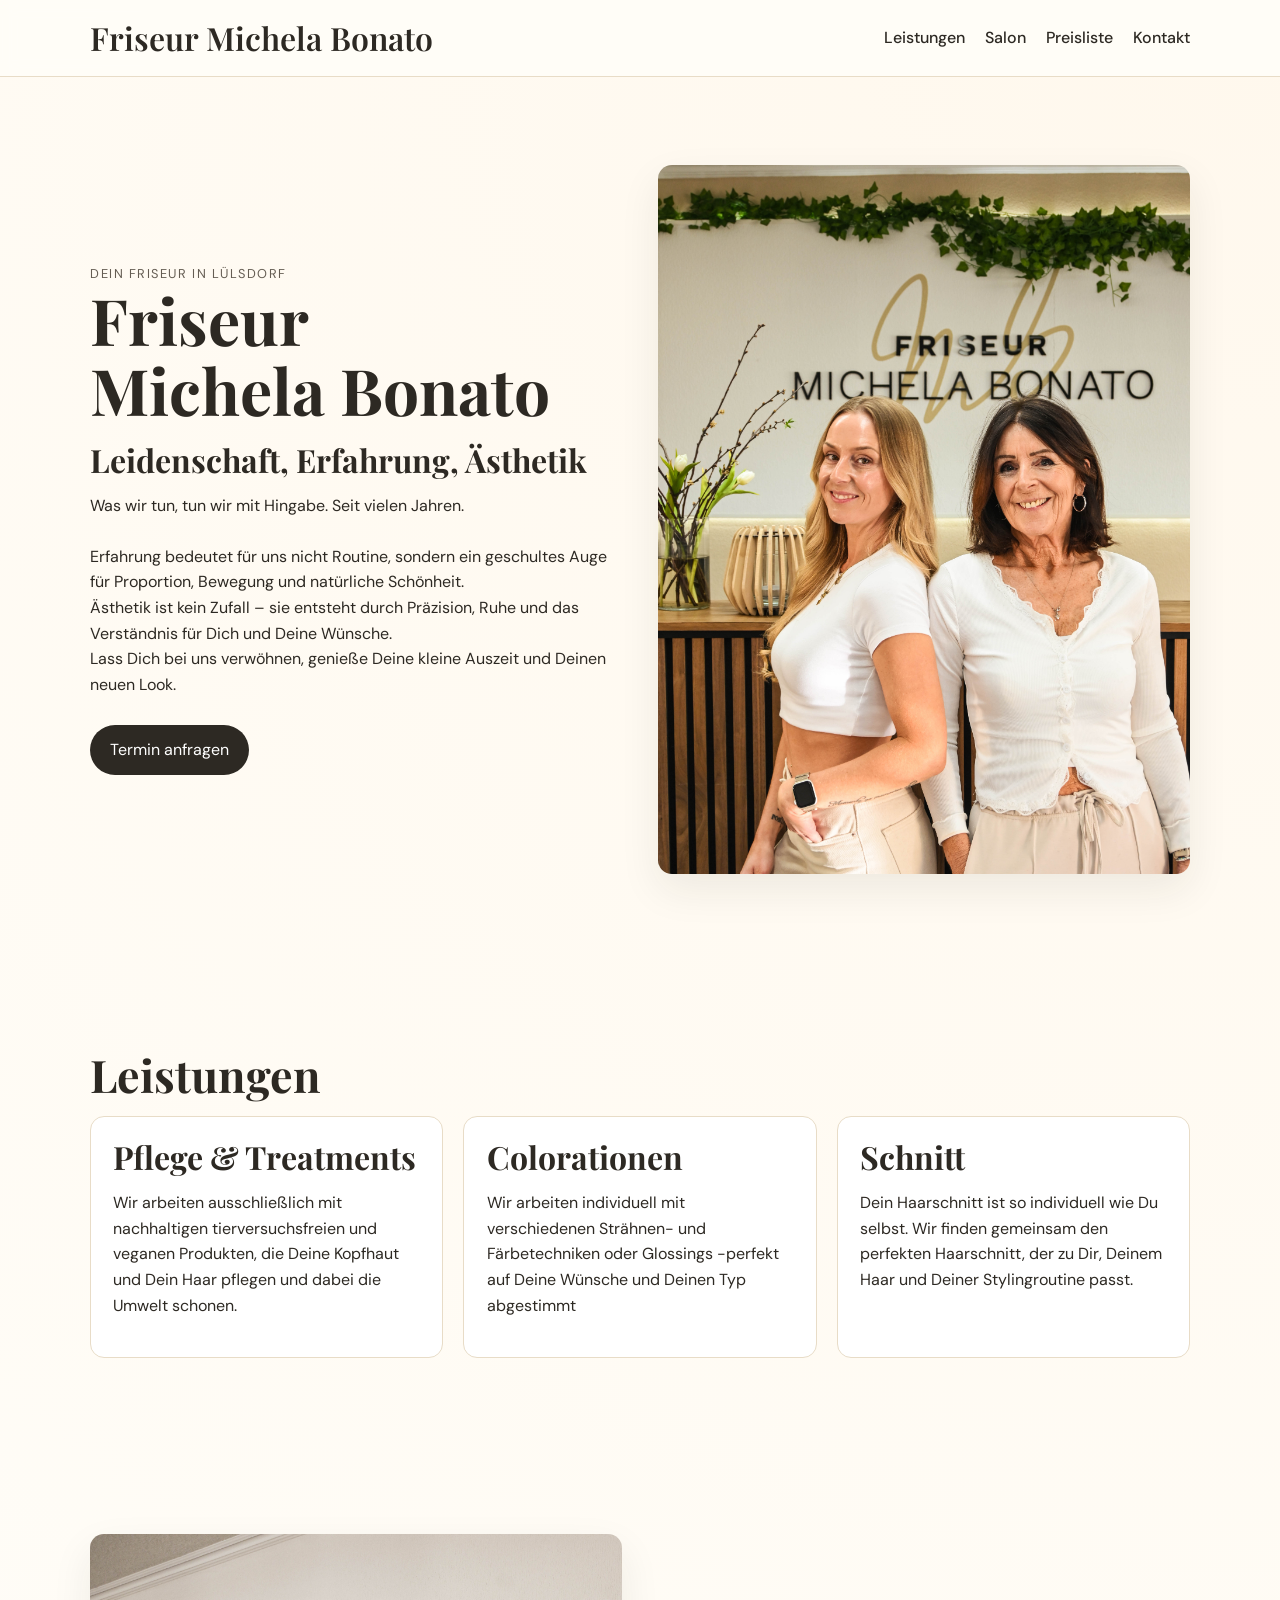
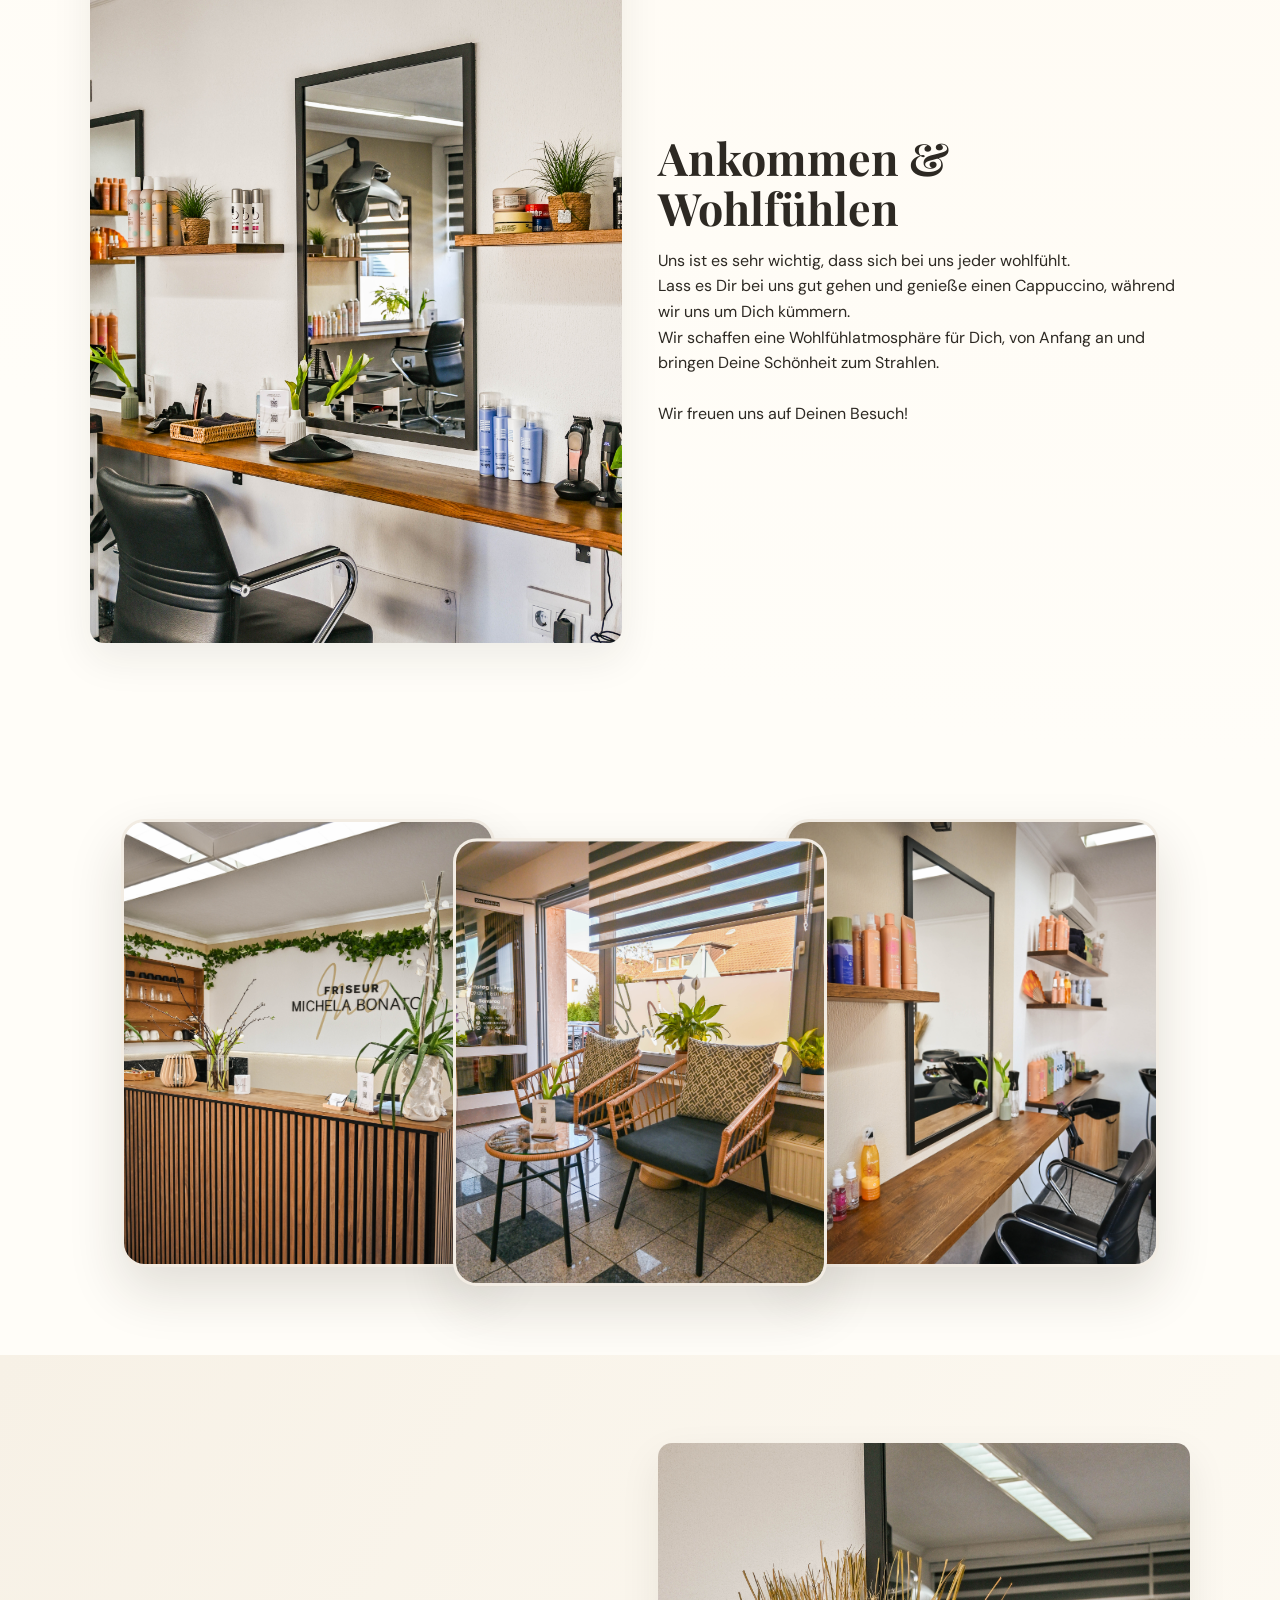
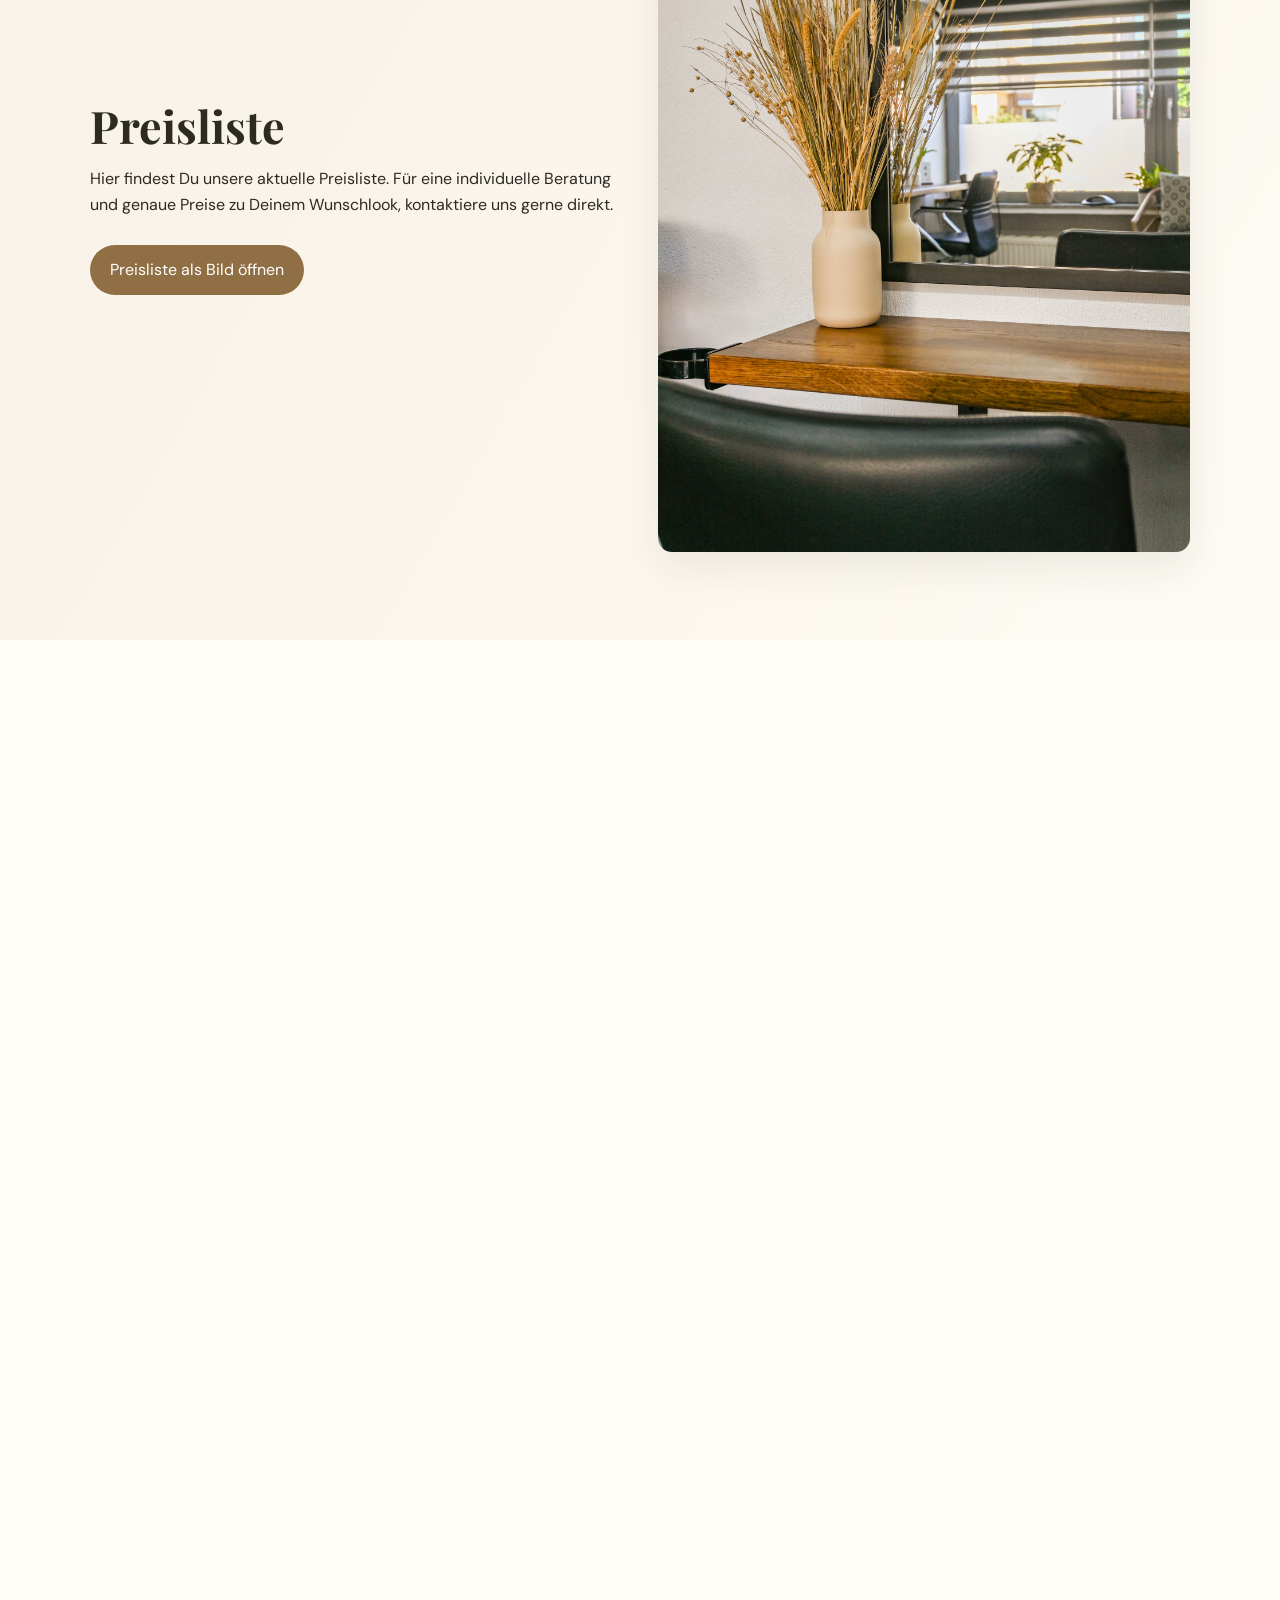
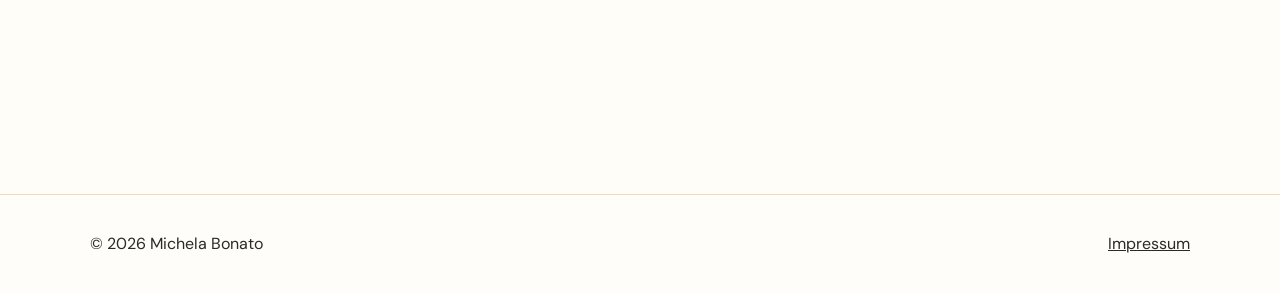
==== commit 9c955523: "favicon" ====
--- a/index.html
+++ b/index.html
@@ -42,7 +42,9 @@
         "areaServed": "Lülsdorf",
         "url": "https://www.michela-bonato.de/",
       }
-    </script>
+  </script>
+  <link rel="icon" href="img/favicon-1-300x300.png" sizes="192x192" />
+  <link rel="apple-touch-icon" href="img/favicon-1-300x300.png" />
   <link rel="stylesheet" href="css/styles.css" />
 </head>
 
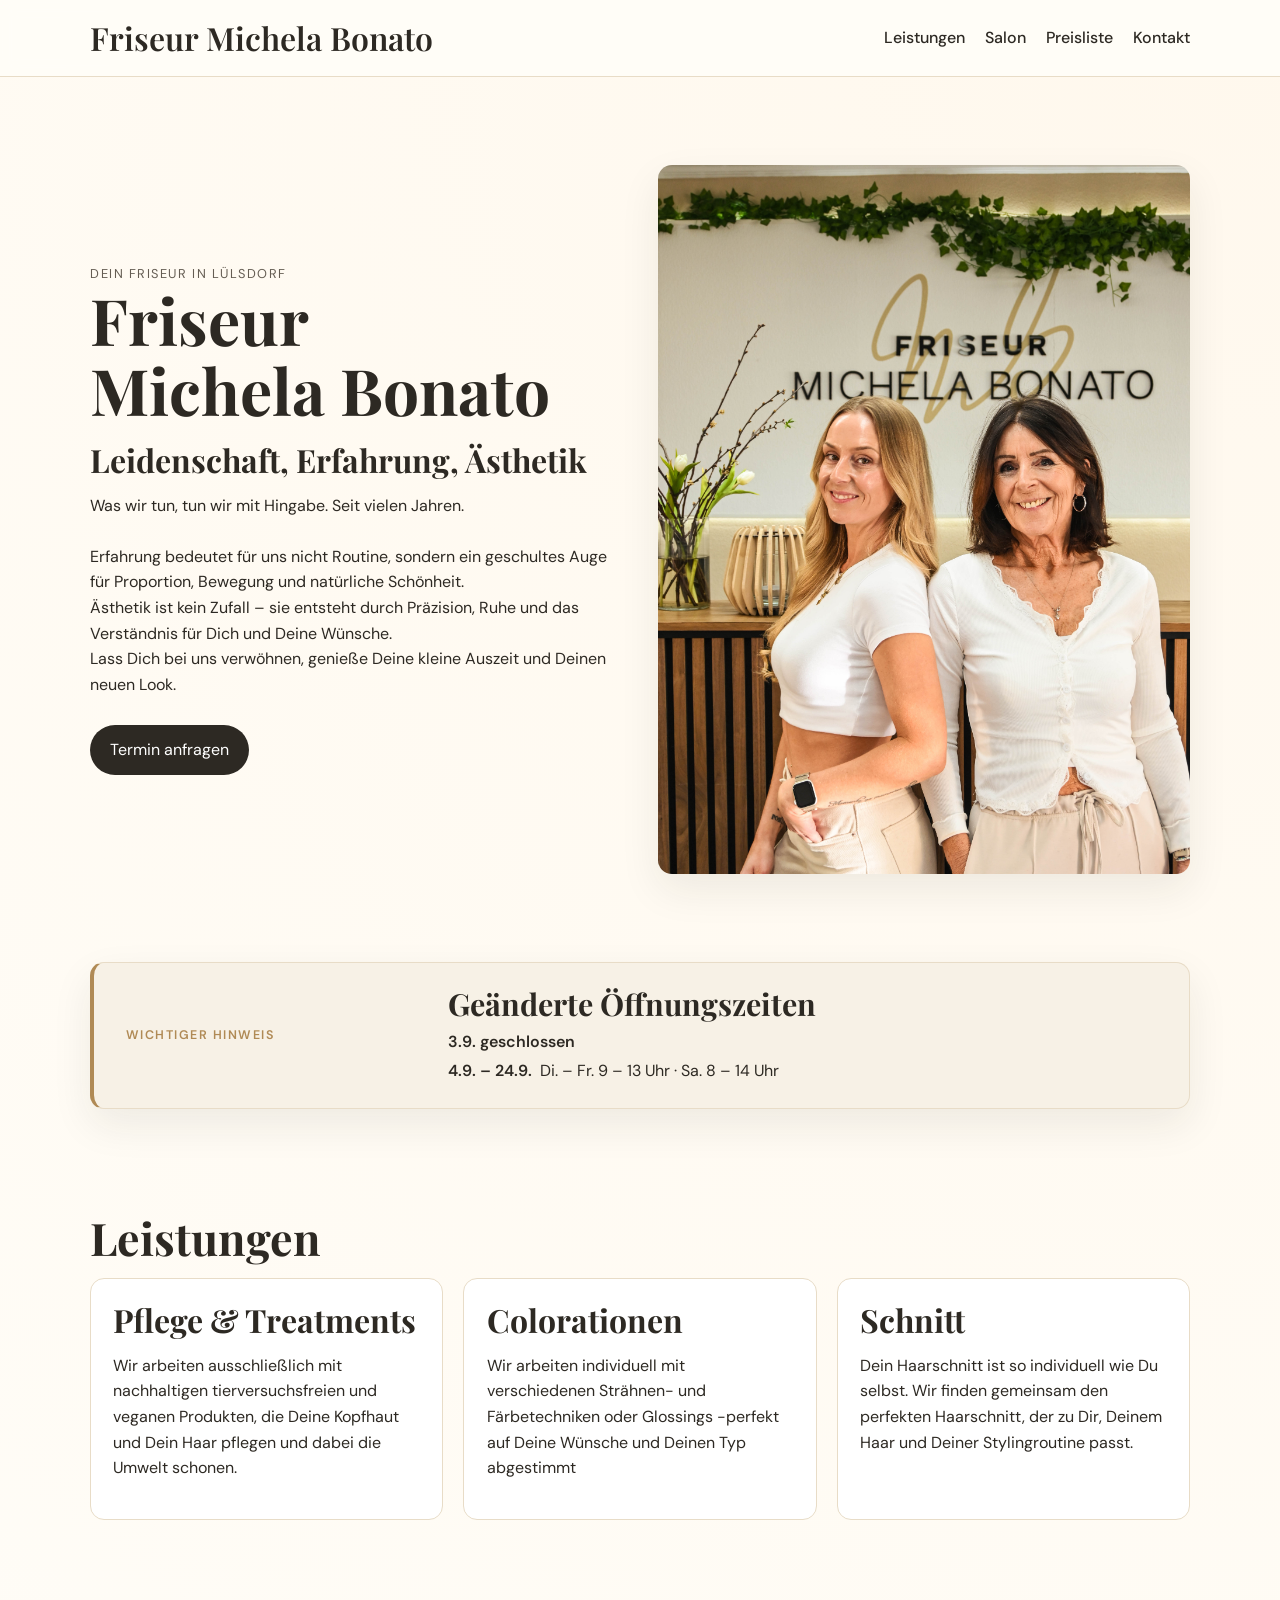
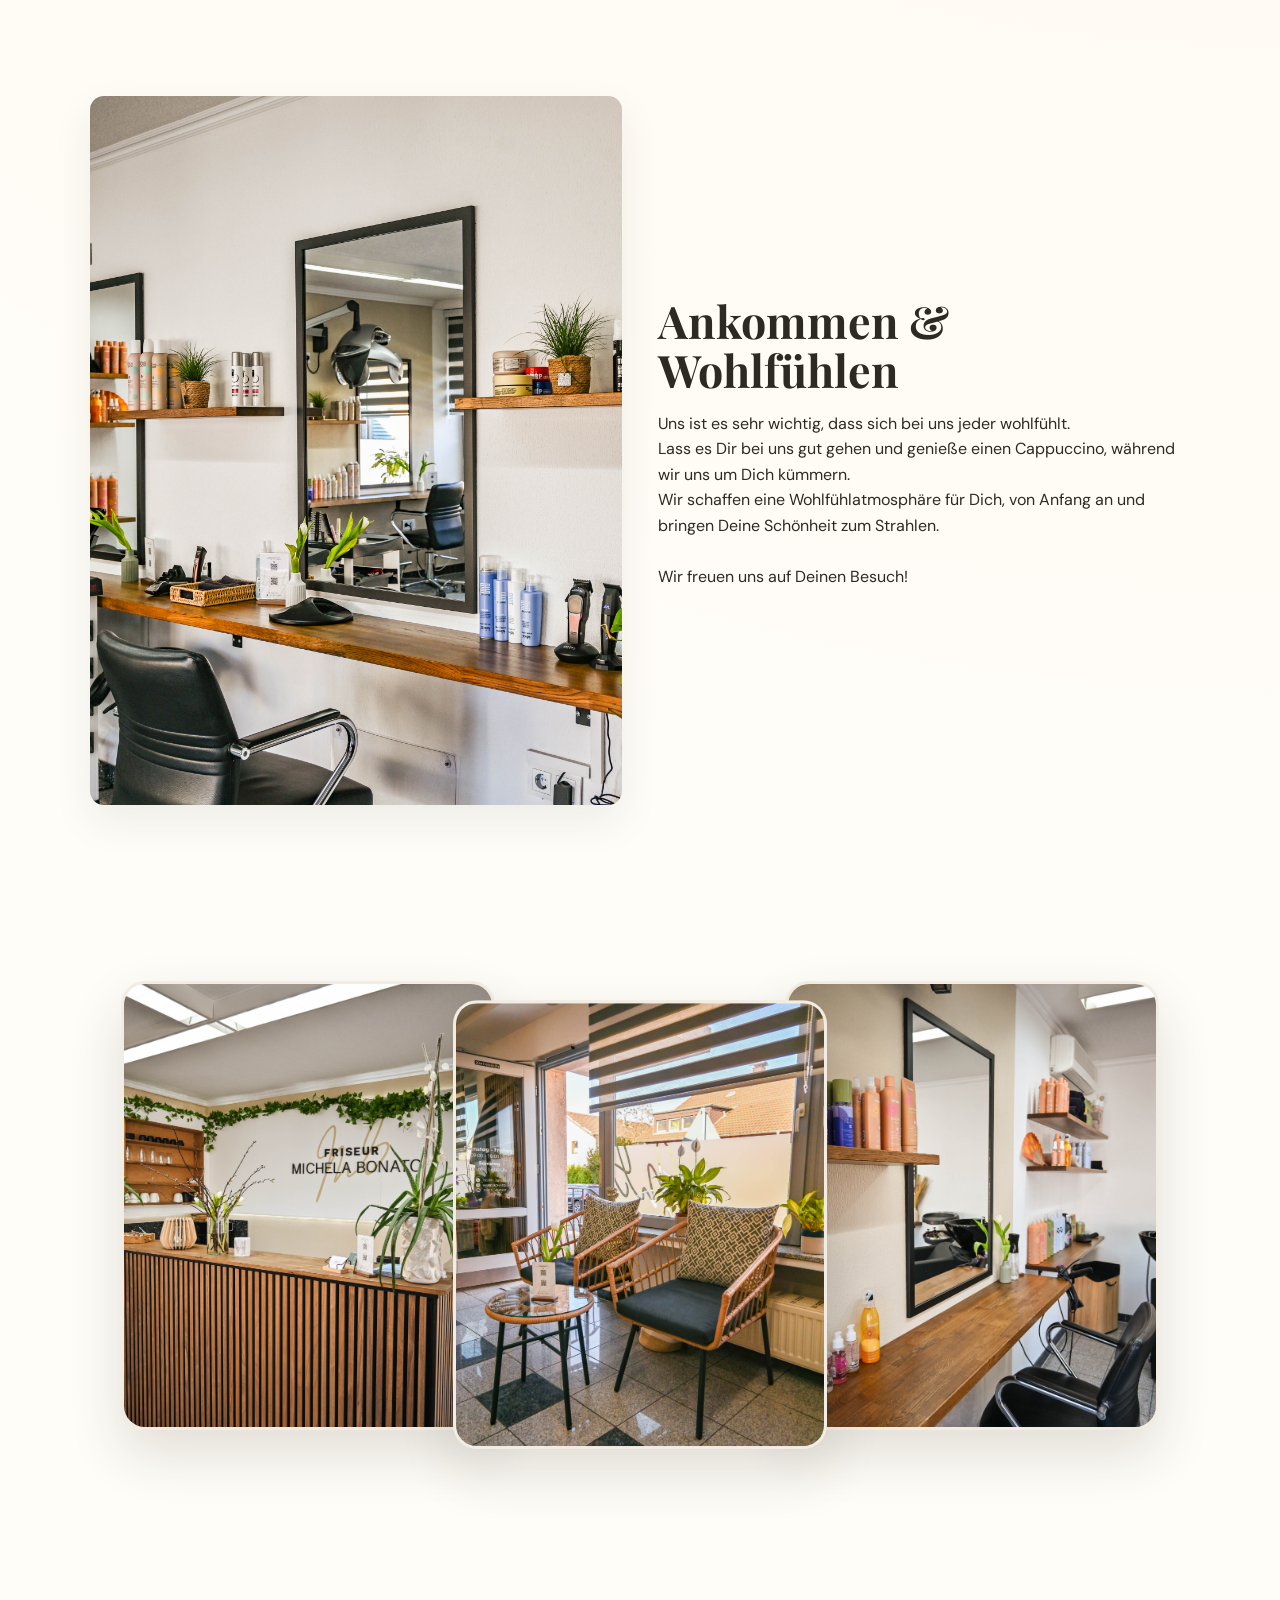
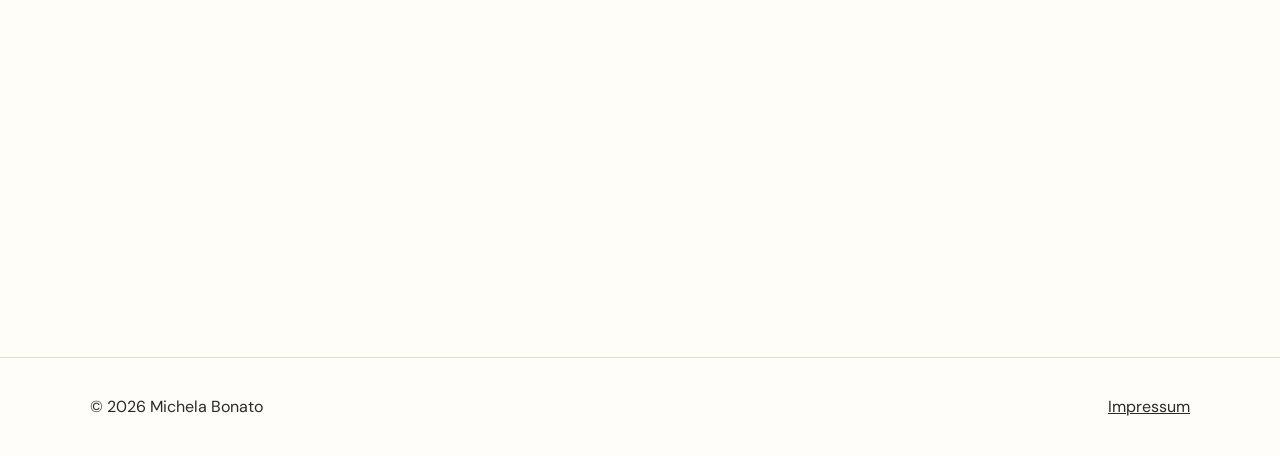
==== commit ce6303eb: "update special opening times" ====
--- a/index.html
+++ b/index.html
@@ -4,7 +4,7 @@
 <head>
   <meta charset="UTF-8" />
   <meta name="viewport" content="width=device-width, initial-scale=1.0" />
-  <title>Michela Bonato | Friseur Lülsdorf</title>
+  <title>Friseur Michela Bonato</title>
   <meta name="description"
     content="Friseur in Lülsdorf - Leidenschaft, Erfahrung, Ästhetik. Jetzt Termin anfragen." />
   <meta name="keywords"
@@ -89,6 +89,17 @@
       </div>
     </section>
 
+    <aside class="opening-notice" aria-labelledby="opening-notice-title">
+      <div class="container opening-notice-content">
+        <p class="opening-notice-label">Wichtiger Hinweis</p>
+        <div>
+          <h2 id="opening-notice-title">Geänderte Öffnungszeiten</h2>
+          <p><strong>3.9. geschlossen</strong></p>
+          <p><strong>4.9. – 24.9.</strong> &nbsp;Di. – Fr. 9 – 13 Uhr &middot; Sa. 8 – 14 Uhr</p>
+        </div>
+      </div>
+    </aside>
+
     <section id="leistungen" class="section reveal">
       <div class="container">
         <h2>Leistungen</h2>
--- a/css/styles.css
+++ b/css/styles.css
@@ -164,6 +164,45 @@
 .hero,
 .section {
   padding: 5.5rem 0;
+}
+
+.opening-notice {
+  padding: 0 0 1rem;
+}
+
+.opening-notice-content {
+  display: grid;
+  grid-template-columns: minmax(9rem, 0.42fr) 1fr;
+  gap: 1.5rem;
+  align-items: center;
+  padding: 1.5rem 2rem;
+  border: 1px solid var(--line);
+  border-left: 4px solid var(--accent);
+  border-radius: 14px;
+  background: var(--bg-alt);
+  box-shadow: var(--shadow);
+}
+
+.opening-notice-label {
+  margin: 0;
+  color: var(--accent);
+  font-size: 0.78rem;
+  font-weight: 600;
+  letter-spacing: 0.12em;
+  text-transform: uppercase;
+}
+
+.opening-notice h2 {
+  margin-bottom: 0.5rem;
+  font-size: clamp(1.4rem, 3vw, 1.9rem);
+}
+
+.opening-notice p {
+  margin: 0;
+}
+
+.opening-notice p + p {
+  margin-top: 0.25rem;
 }
 
 .hero-grid,
@@ -549,6 +588,11 @@
     grid-template-columns: 1fr;
   }
 
+  .opening-notice-content {
+    grid-template-columns: 1fr;
+    gap: 0.45rem;
+  }
+
   .hero-copy {
     order: 2;
   }
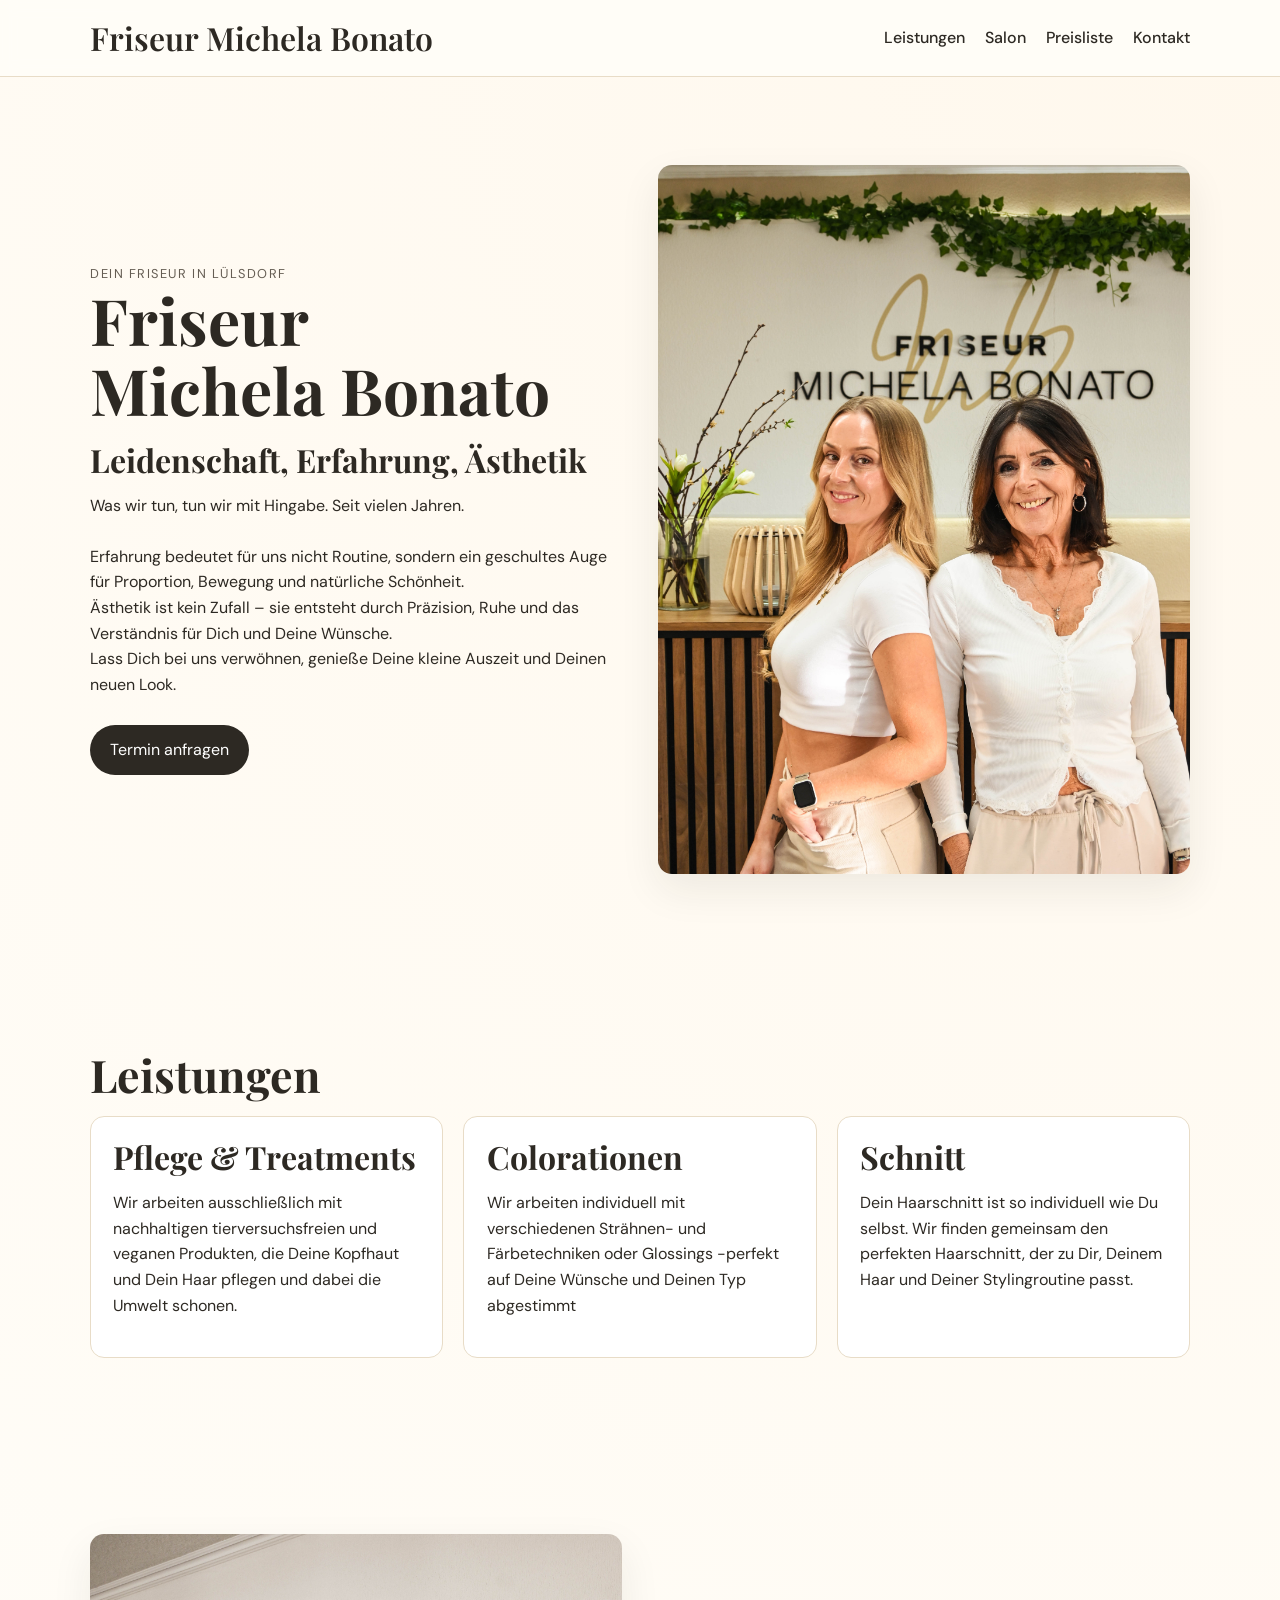
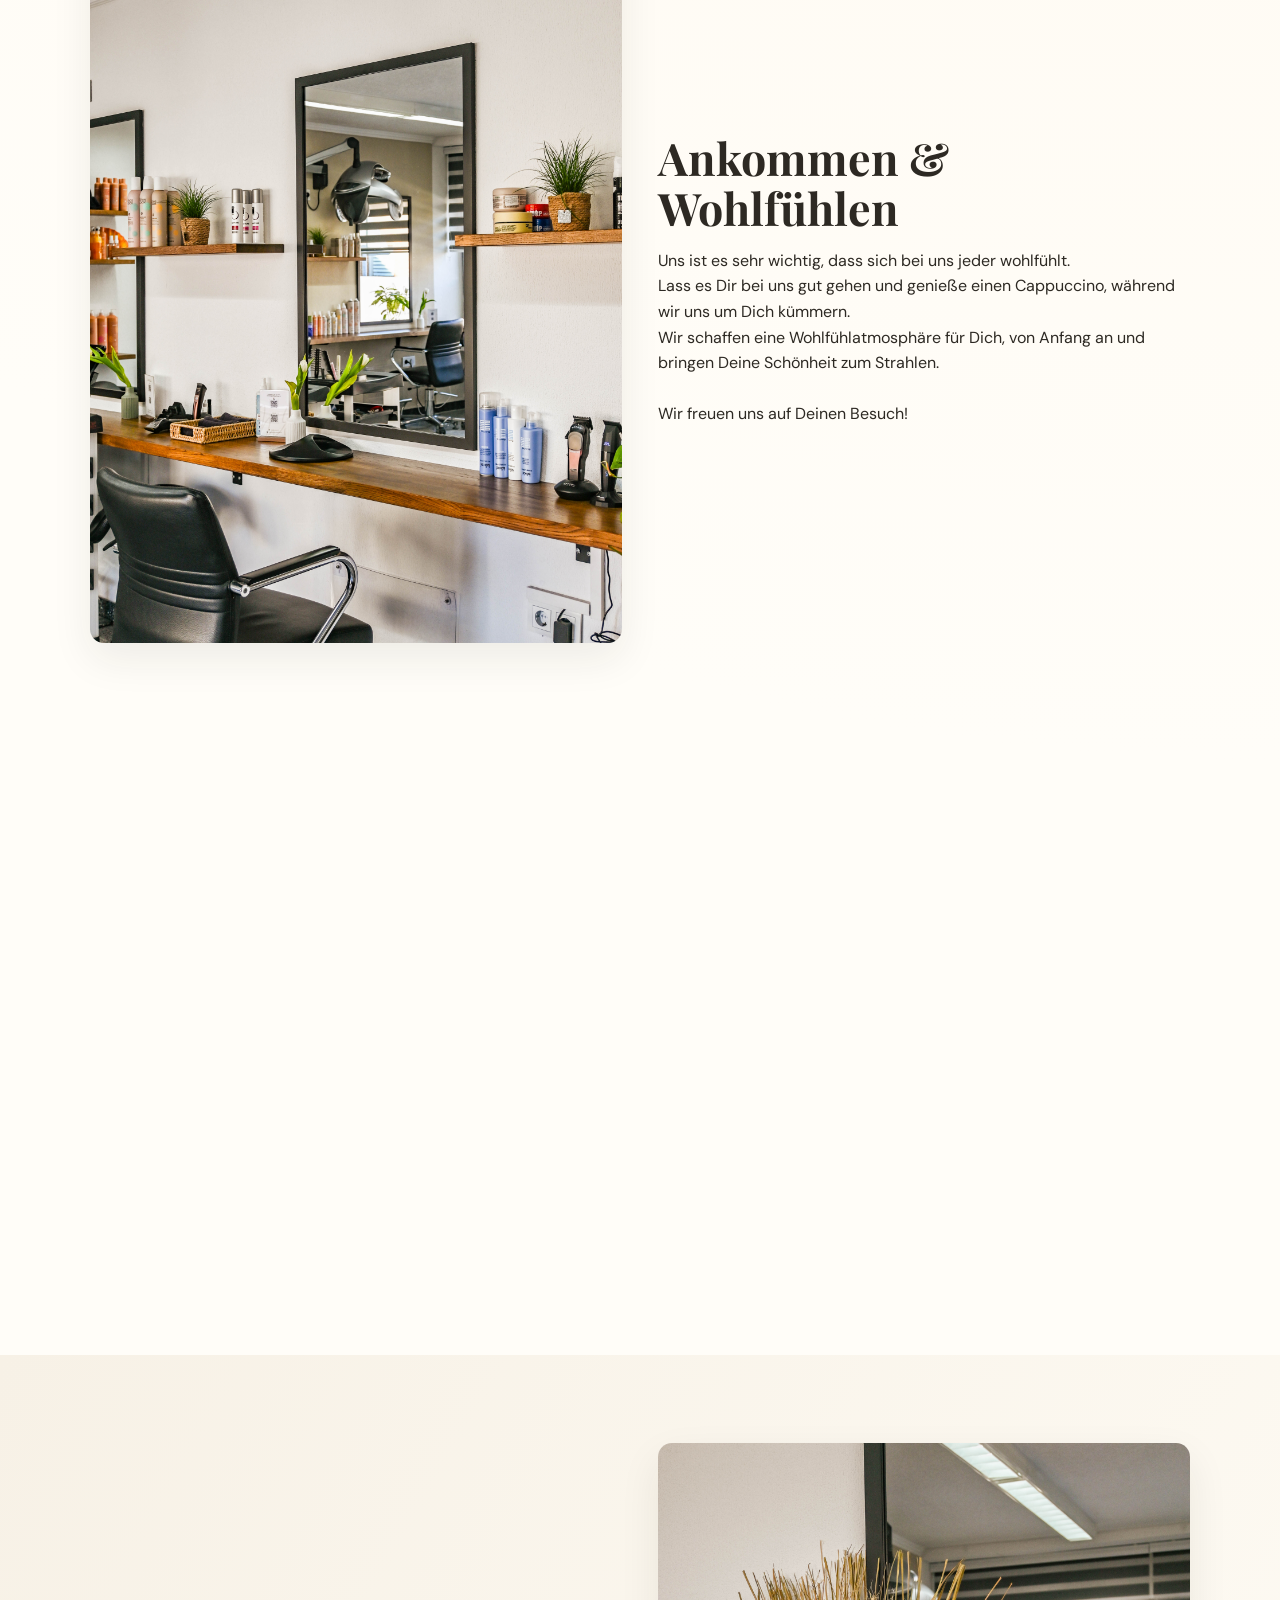
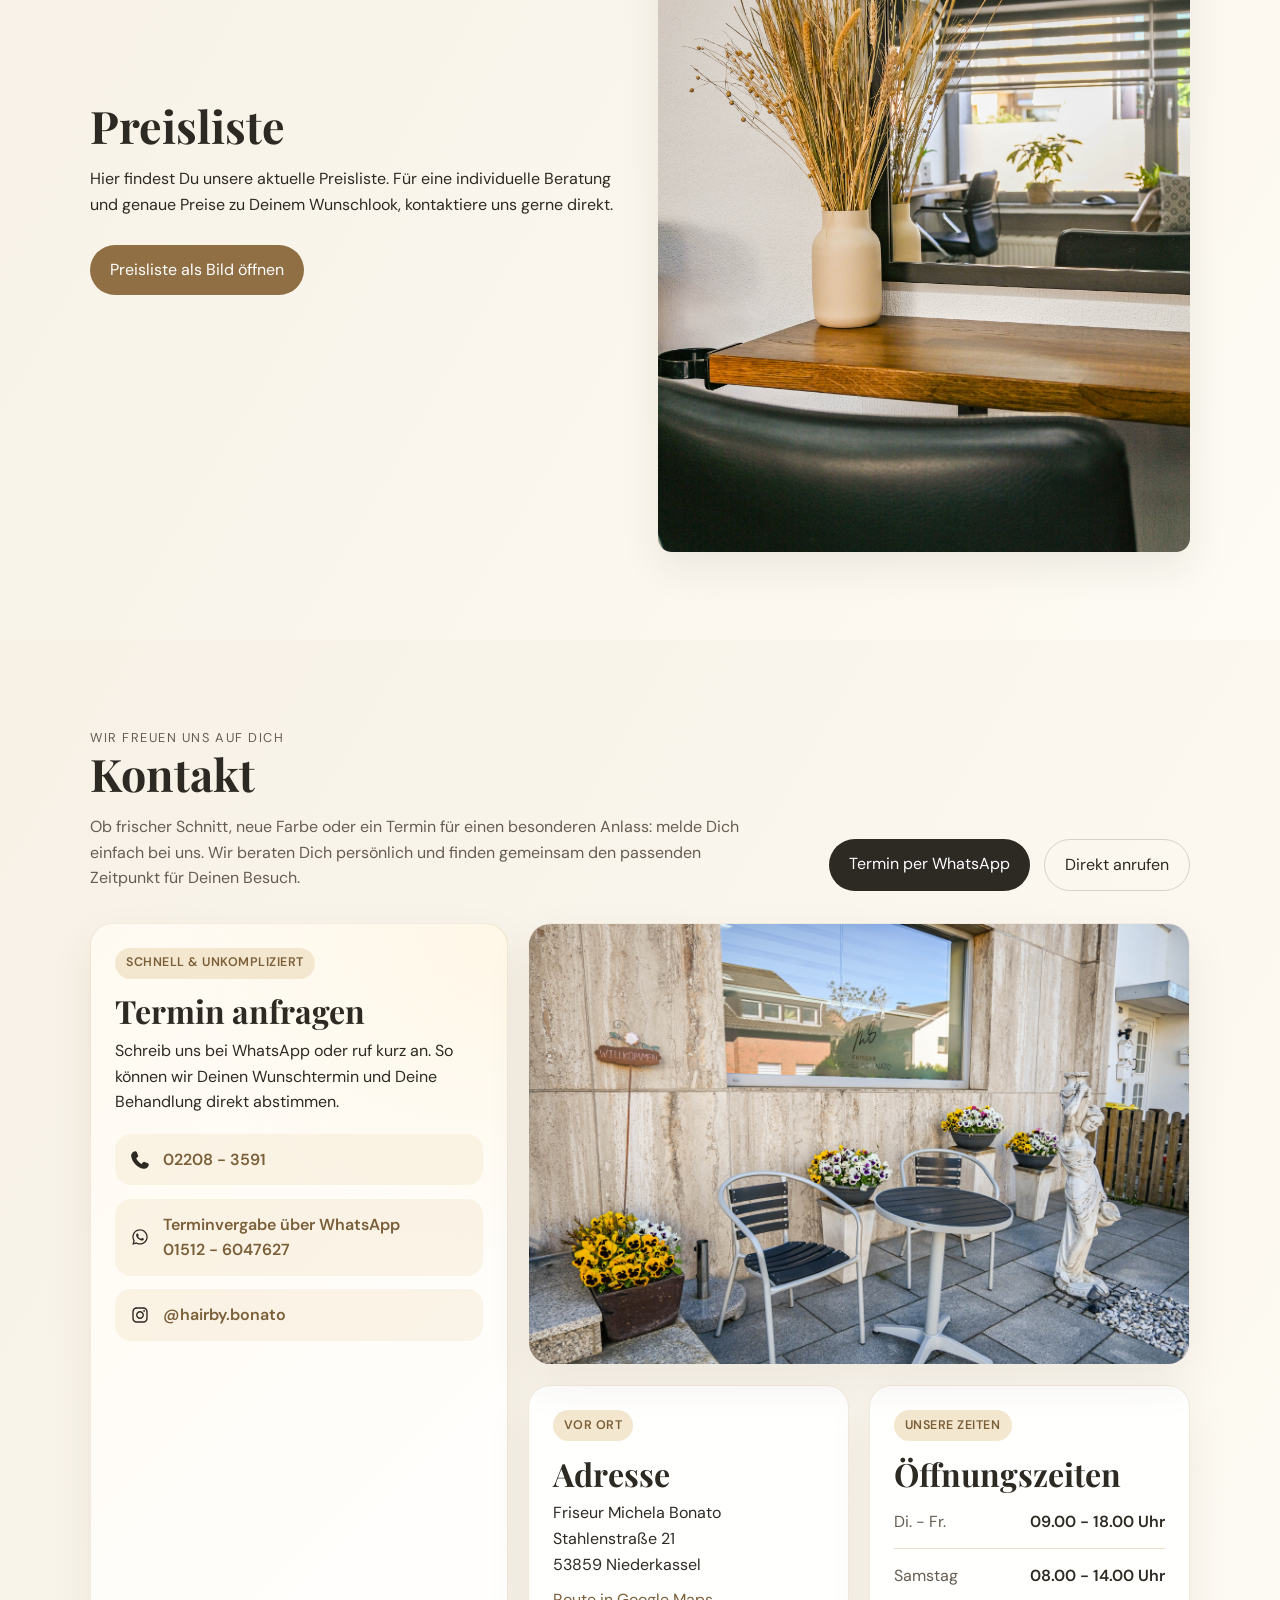
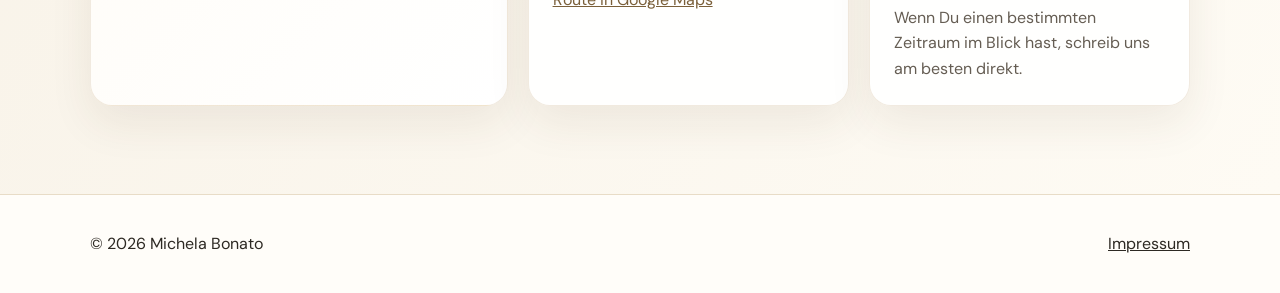
==== commit c770b531: "remove special opening times" ====
--- a/index.html
+++ b/index.html
@@ -89,7 +89,7 @@
       </div>
     </section>
 
-    <aside class="opening-notice" aria-labelledby="opening-notice-title">
+    <!-- <aside class="opening-notice" aria-labelledby="opening-notice-title">
       <div class="container opening-notice-content">
         <p class="opening-notice-label">Wichtiger Hinweis</p>
         <div>
@@ -98,7 +98,7 @@
           <p><strong>4.9. – 24.9.</strong> &nbsp;Di. – Fr. 9 – 13 Uhr &middot; Sa. 8 – 14 Uhr</p>
         </div>
       </div>
-    </aside>
+    </aside> -->
 
     <section id="leistungen" class="section reveal">
       <div class="container">
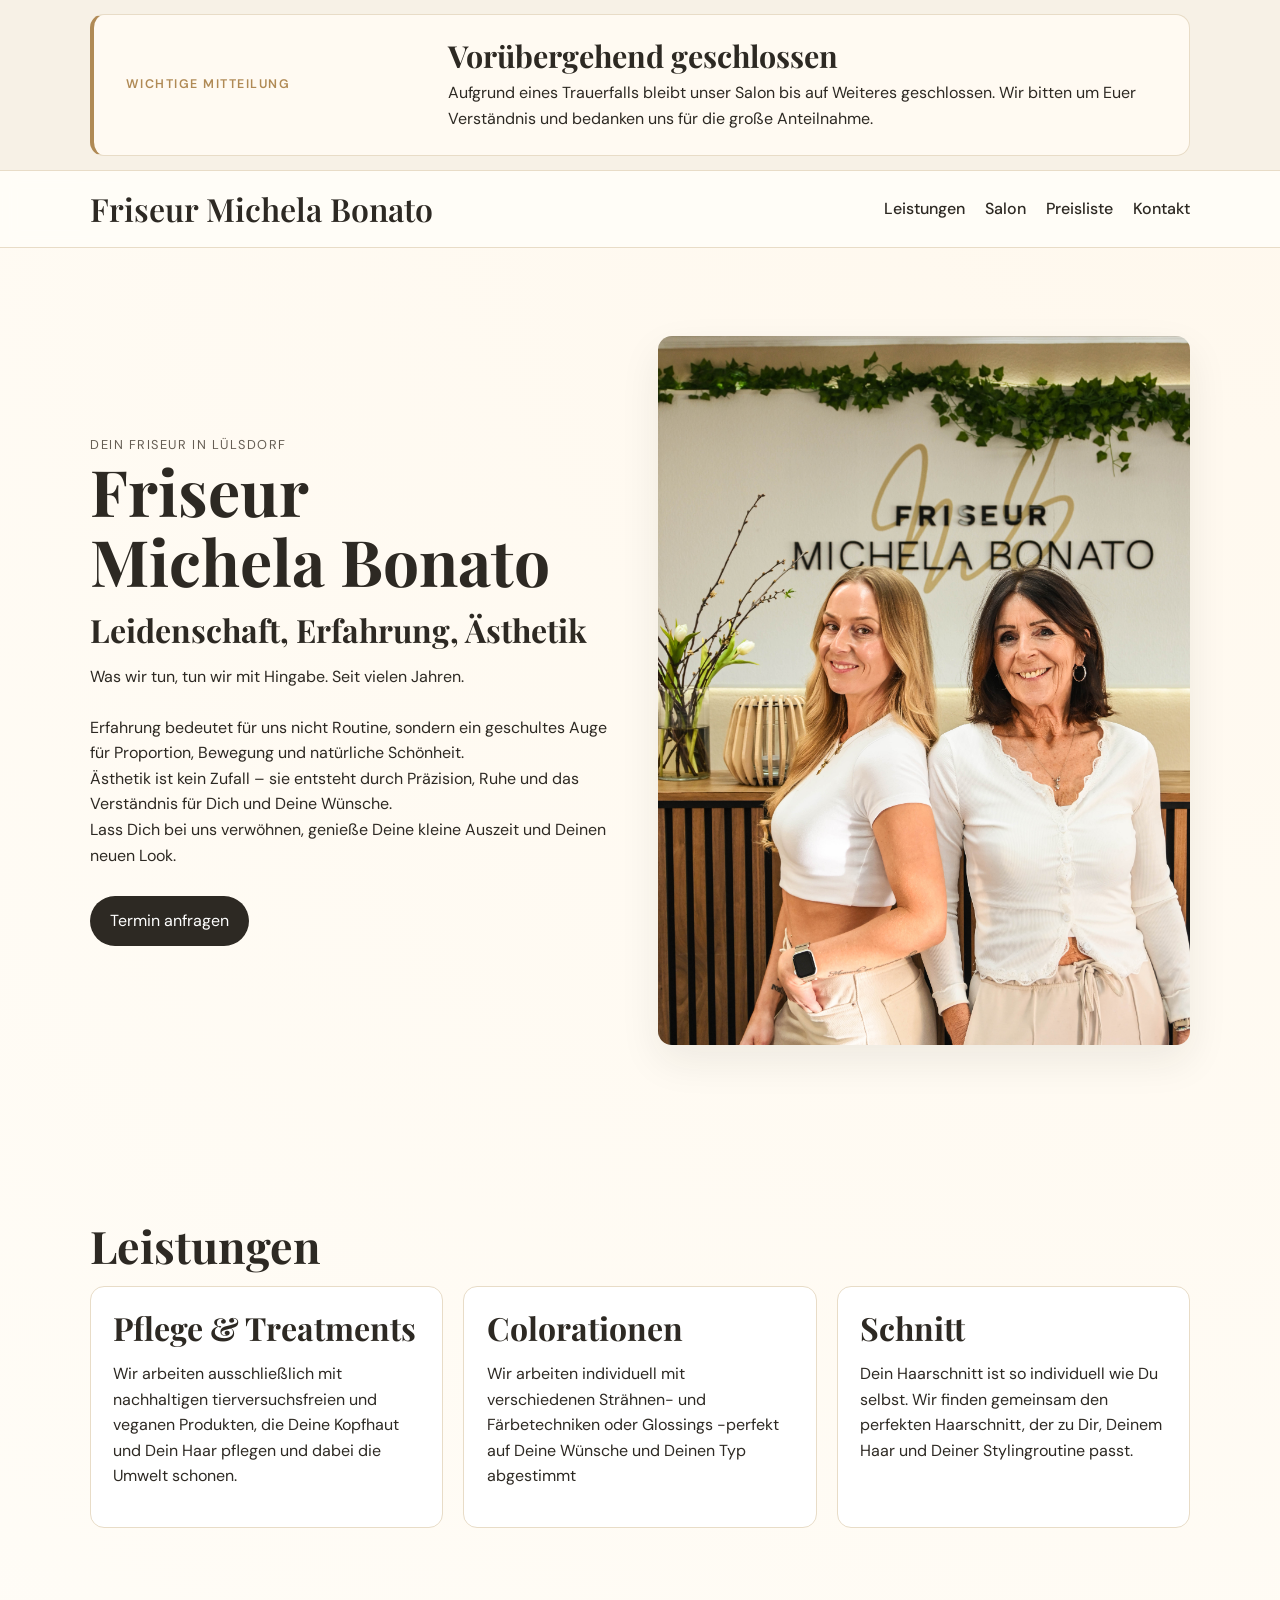
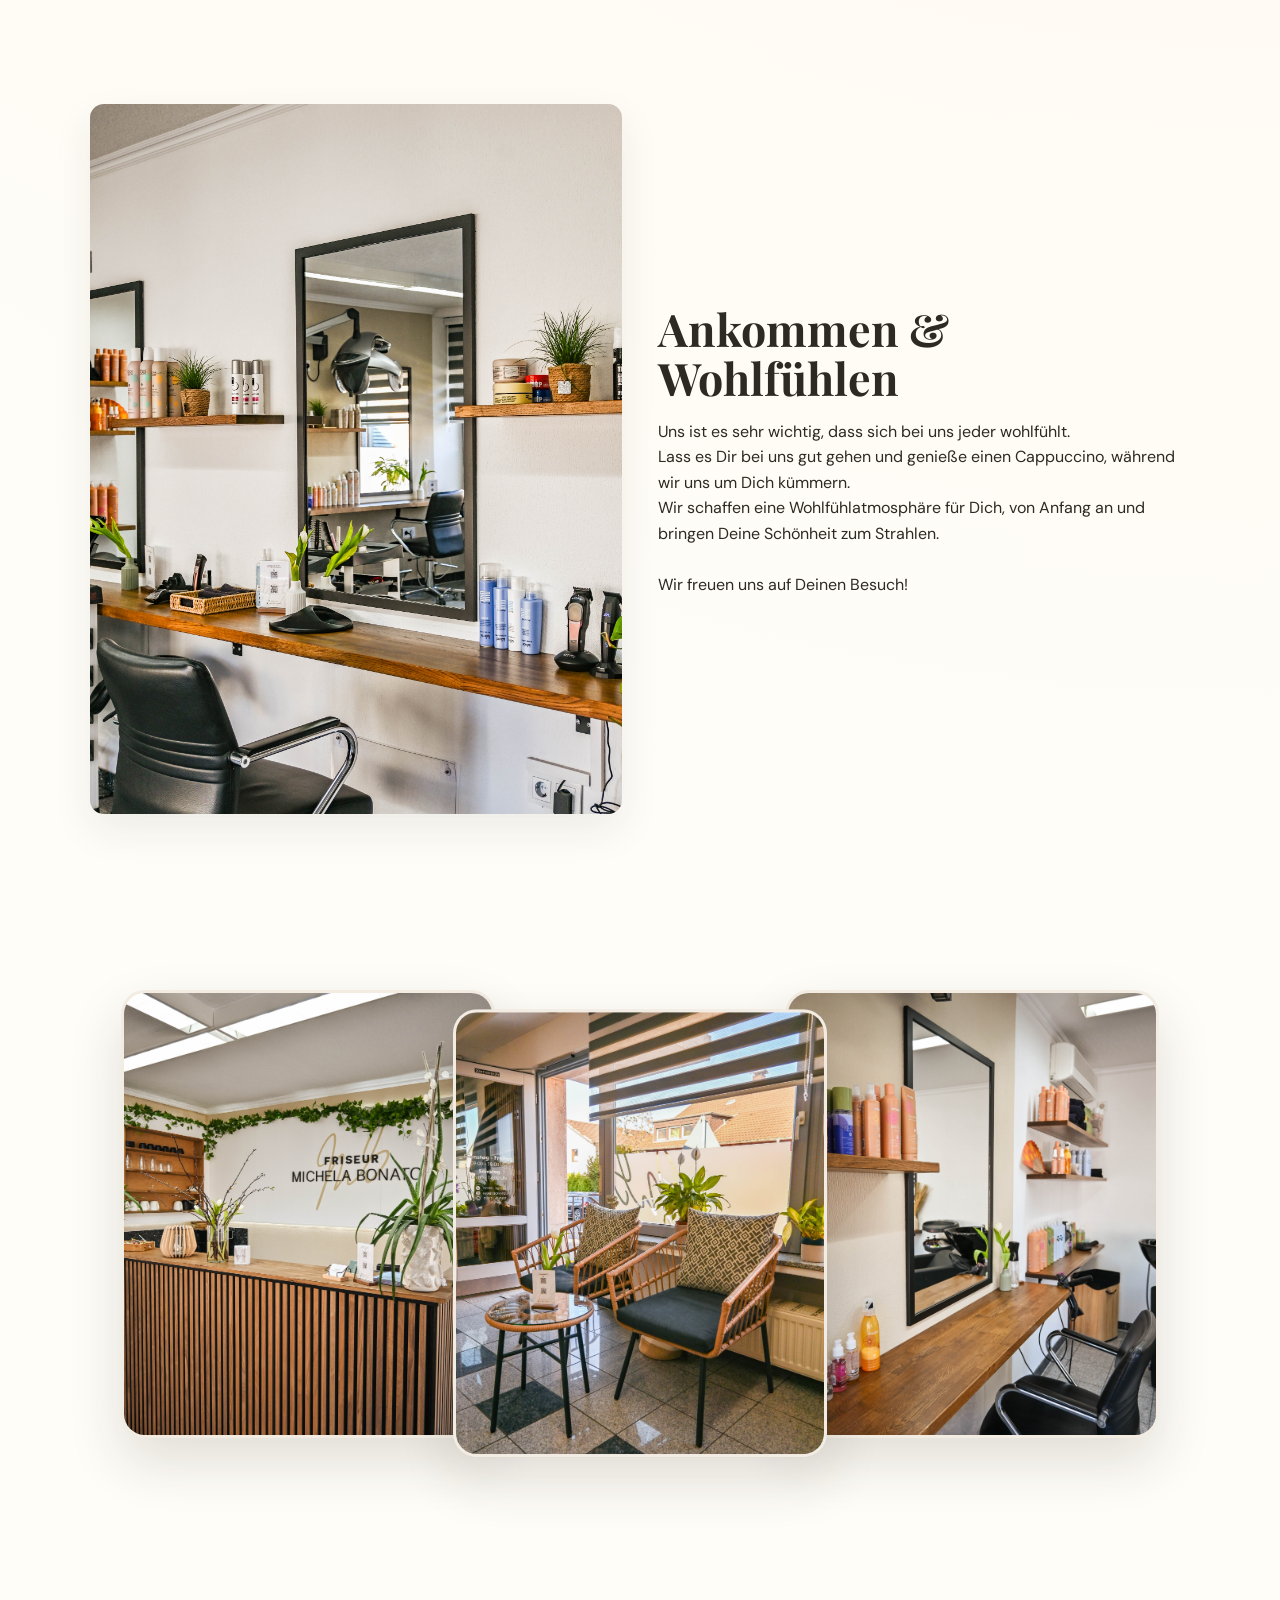
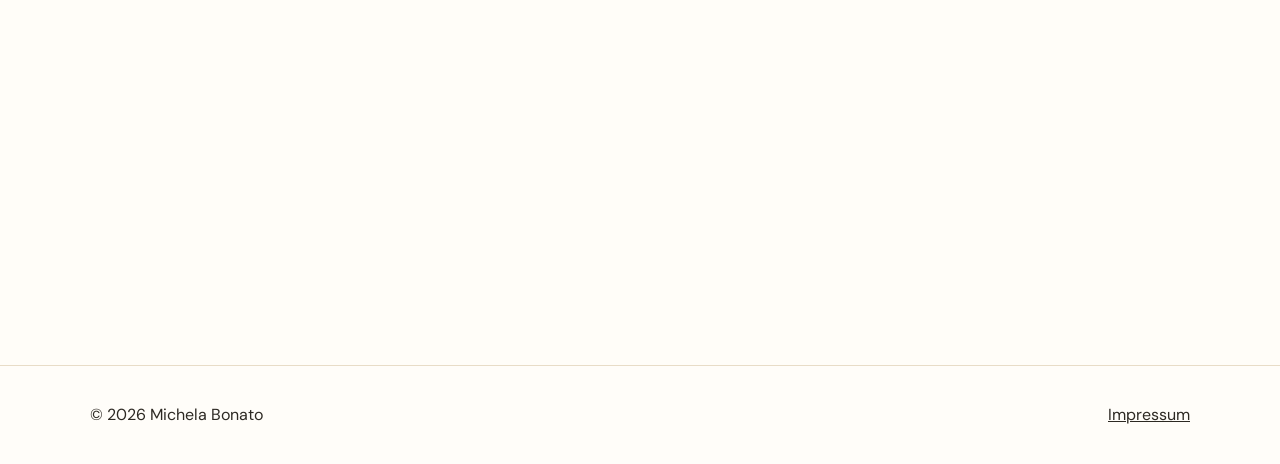
==== commit b723825b: "..." ====
--- a/index.html
+++ b/index.html
@@ -49,6 +49,16 @@
 </head>
 
 <body>
+  <aside class="opening-notice" aria-labelledby="opening-notice-title">
+    <div class="container opening-notice-content">
+      <p class="opening-notice-label">Wichtige Mitteilung</p>
+      <div>
+        <h2 id="opening-notice-title">Vorübergehend geschlossen</h2>
+        <p>Aufgrund eines Trauerfalls bleibt unser Salon bis auf Weiteres geschlossen. Wir bitten um Euer Verständnis und bedanken uns für die große Anteilnahme.</p>
+      </div>
+    </div>
+  </aside>
+
   <header class="site-header" id="start">
     <div class="container nav-wrap">
       <a class="brand" href="#start">Friseur Michela Bonato</a>
@@ -89,17 +99,6 @@
       </div>
     </section>
 
-    <!-- <aside class="opening-notice" aria-labelledby="opening-notice-title">
-      <div class="container opening-notice-content">
-        <p class="opening-notice-label">Wichtiger Hinweis</p>
-        <div>
-          <h2 id="opening-notice-title">Geänderte Öffnungszeiten</h2>
-          <p><strong>3.9. geschlossen</strong></p>
-          <p><strong>4.9. – 24.9.</strong> &nbsp;Di. – Fr. 9 – 13 Uhr &middot; Sa. 8 – 14 Uhr</p>
-        </div>
-      </div>
-    </aside> -->
-
     <section id="leistungen" class="section reveal">
       <div class="container">
         <h2>Leistungen</h2>
--- a/css/styles.css
+++ b/css/styles.css
@@ -167,7 +167,9 @@
 }
 
 .opening-notice {
-  padding: 0 0 1rem;
+  padding: 0.85rem 0;
+  background: var(--bg-alt);
+  border-bottom: 1px solid var(--line);
 }
 
 .opening-notice-content {
@@ -179,8 +181,7 @@
   border: 1px solid var(--line);
   border-left: 4px solid var(--accent);
   border-radius: 14px;
-  background: var(--bg-alt);
-  box-shadow: var(--shadow);
+  background: #fffaf2;
 }
 
 .opening-notice-label {
